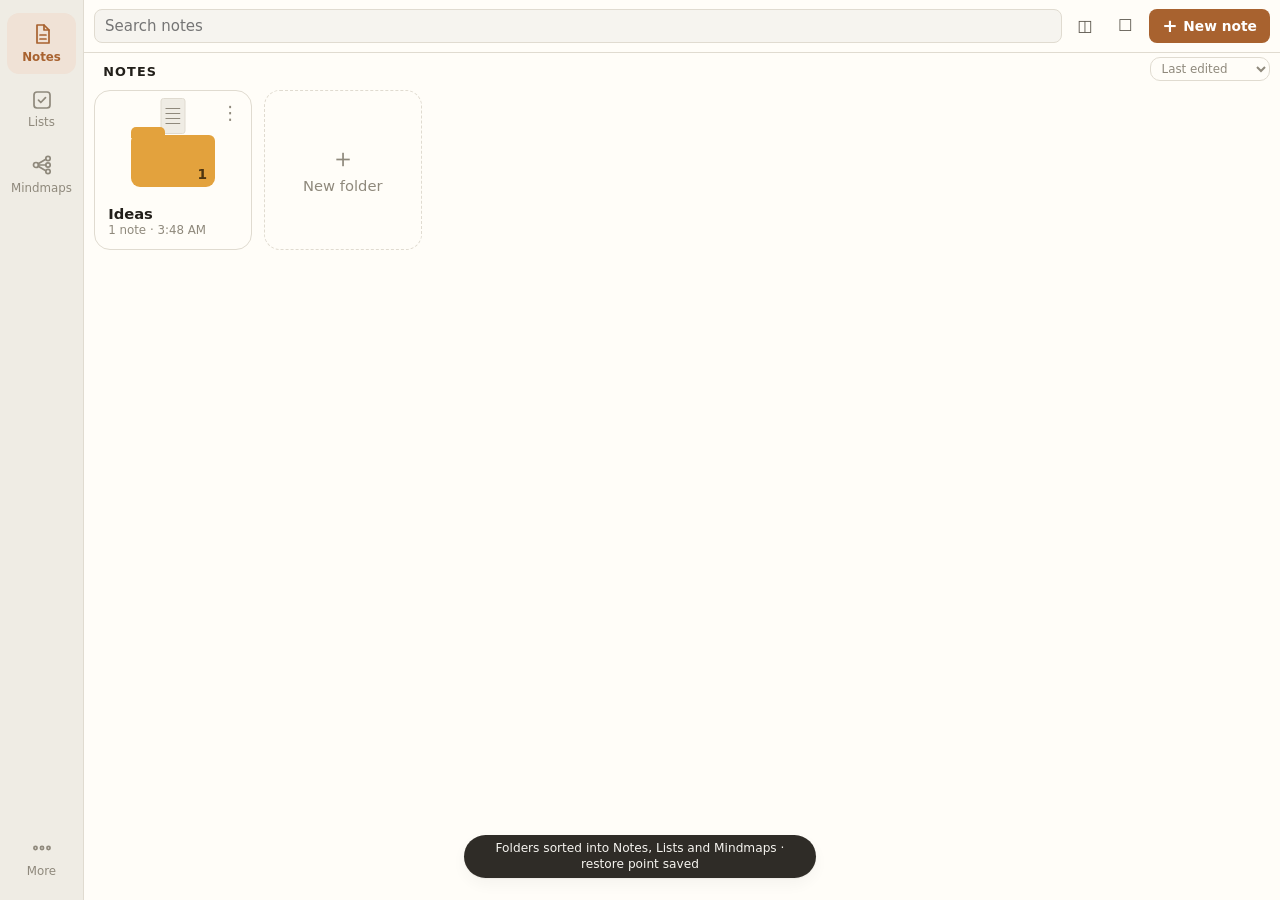
==== index.html @ 5af2bece "Add files via upload" ====
<!doctype html>
<html lang="en">
<head>
<meta charset="utf-8">
<!-- no maximum-scale: locking zoom stops anyone enlarging text they cannot read -->
<meta name="viewport" content="width=device-width,initial-scale=1,viewport-fit=cover">
<meta name="theme-color" content="#111214">
<title>Sulat</title>
<link rel="manifest" href="manifest.webmanifest">
<link rel="icon" href="icons/icon.svg" type="image/svg+xml">
<link rel="apple-touch-icon" href="icons/icon-192.png">
<meta name="apple-mobile-web-app-capable" content="yes">
<meta name="mobile-web-app-capable" content="yes">
<link rel="stylesheet" href="app.css">
</head>
<body>
<div id="app" class="app" data-pane="list" data-view-mode="list">

  <!-- ============ SIDEBAR : folders ============ -->
  <aside class="pane pane-nav" id="paneNav">
    <header class="pane-head">
      <button class="icon-btn only-narrow" data-act="nav-close" title="Close">&#10005;</button>
      <div class="brand">Sulat</div>
      <button class="icon-btn" data-act="new-folder" title="New folder">&#43;</button>
    </header>
    <nav class="nav-scroll" id="folderTree"></nav>
    <footer class="pane-foot">
      <button class="ghost-btn" data-act="open-transfer">Backup &amp; transfer</button>
      <button class="ghost-btn" data-act="open-fonts">Text &amp; font</button>
      <button class="ghost-btn" data-act="toggle-theme" id="themeBtn">Theme</button>
      <div class="storage-line" id="storageLine"></div>
    </footer>
  </aside>

  <!-- The tabs: down the left on a PC, along the bottom on a phone. Filled in
       by app.js; only shown in the new layout. -->
  <nav class="tabbar" id="tabBar" aria-label="Sections"></nav>

  <!-- ============ LIST : notes in current folder ============ -->
  <section class="pane pane-list" id="paneList">
    <header class="pane-head">
      <button class="icon-btn only-narrow" data-act="nav-open" title="Folders">&#9776;</button>
      <div class="search-wrap">
        <input id="search" type="search" placeholder="Search notes" autocomplete="off" spellcheck="false">
      </div>
      <button class="icon-btn" data-act="cycle-view" id="viewBtn" title="View: list / grid / large grid">&#9707;</button>
      <button class="icon-btn" data-act="toggle-select" id="selectBtn" title="Select notes">&#9744;</button>
      <button class="new-here" data-act="new-here" id="newHere" hidden><span class="nh-plus">&#43;</span><span class="nh-label">New note</span></button>
      <div class="new-menu">
        <button class="icon-btn primary" data-act="new-menu" title="New">&#43;</button>
        <div class="menu" id="newMenu" hidden>
          <button data-act="new" data-type="text"><b>Note</b><span>Long-form writing</span></button>
          <button data-act="new" data-type="list"><b>List</b><span>Reorder &amp; cross out</span></button>
          <button data-act="new" data-type="mindmap"><b>Mindmap</b><span>Quick node sketch</span></button>
        </div>
      </div>
    </header>

    <!-- bulk actions, shown only while selecting -->
    <div class="select-bar" id="selectBar" hidden>
      <span class="sel-count" id="selCount">0 selected</span>
      <button class="ghost-btn" data-act="sel-all">All</button>
      <button class="ghost-btn" data-act="sel-none">None</button>
      <button class="ghost-btn" data-act="sel-move">Move to folder…</button>
      <button class="ghost-btn" data-act="sel-tag">Tag…</button>
      <button class="ghost-btn" data-act="sel-pin">Pin</button>
      <button class="ghost-btn" data-act="sel-export">Export…</button>
      <button class="ghost-btn danger" data-act="sel-trash">Trash</button>
      <button class="ghost-btn" data-act="toggle-select">Done</button>
    </div>

    <!-- Three ways to start, all in reach. The plus menu above still works;
         this row is for not having to open it. -->
    <div class="new-row" id="newRow" hidden>
      <button class="new-chip" data-act="new" data-type="text">
        <span class="nc-ico k-text">&#9998;</span>Note</button>
      <button class="new-chip" data-act="new" data-type="list">
        <span class="nc-ico k-list">&#9745;</span>List</button>
      <button class="new-chip" data-act="new" data-type="mindmap">
        <span class="nc-ico k-mindmap">&#10021;</span>Mindmap</button>
    </div>

    <div class="list-bar">
      <button class="icon-btn up-btn back-btn" data-act="tab-up" id="upBtn" title="Back" aria-label="Back" hidden><svg viewBox="0 0 24 24" aria-hidden="true"><path d="M15 4.5 7.5 12l7.5 7.5"/></svg></button>
      <div class="list-title" id="listTitle"></div>
      <select class="sort-select" id="sortBy" title="Sort notes">
        <option value="edited">Last edited</option>
        <option value="oldest">Oldest edit</option>
        <option value="created">Newest first</option>
        <option value="az">Title A–Z</option>
        <option value="za">Title Z–A</option>
        <option value="type">Type</option>
      </select>
    </div>
    <div class="note-scroll" id="noteList"></div>
  </section>

  <div class="resizer" data-resize="nav" title="Drag to resize · double-click to reset"></div>
  <div class="resizer" data-resize="list" title="Drag to resize · double-click to reset"></div>
  <div class="rubber" id="rubber" hidden></div>

  <!-- ============ EDITOR ============ -->
  <main class="pane pane-editor" id="paneEditor">
    <header class="pane-head">
      <button class="icon-btn only-narrow back-btn" data-act="editor-back" title="Back" aria-label="Back"><svg viewBox="0 0 24 24" aria-hidden="true"><path d="M15 4.5 7.5 12l7.5 7.5"/></svg></button>
      <button class="folder-chip" data-act="move" id="editorCrumb" title="Move to another folder"></button>
      <div class="undo-pair">
        <button class="icon-btn" data-act="undo" id="undoBtn" title="Undo (Ctrl+Z)" aria-label="Undo">
          <svg viewBox="0 0 24 24" aria-hidden="true"><path d="M9 14 4 9l5-5"/><path d="M4 9h10a6 6 0 0 1 0 12h-3"/></svg>
        </button>
        <button class="icon-btn" data-act="redo" id="redoBtn" title="Redo (Ctrl+Shift+Z)" aria-label="Redo">
          <svg viewBox="0 0 24 24" aria-hidden="true"><path d="M15 14l5-5-5-5"/><path d="M20 9H10a6 6 0 0 0 0 12h3"/></svg>
        </button>
      </div>
      <button class="icon-btn" data-act="add-image" title="Add image">&#128247;</button>
      <div class="zoom-pair" id="zoomPair">
        <button class="icon-btn" data-act="zoom-out" title="Smaller text (Ctrl+-)" aria-label="Smaller text">
          <svg viewBox="0 0 24 24" aria-hidden="true"><circle cx="11" cy="11" r="7"/><path d="M20 20l-3.5-3.5M8 11h6"/></svg>
        </button>
        <button class="icon-btn" data-act="zoom-in" title="Bigger text (Ctrl++)" aria-label="Bigger text">
          <svg viewBox="0 0 24 24" aria-hidden="true"><circle cx="11" cy="11" r="7"/><path d="M20 20l-3.5-3.5M8 11h6M11 8v6"/></svg>
        </button>
      </div>
      <button class="icon-btn" data-act="toggle-full" id="fullBtn"
              title="Full screen (Esc to leave)">&#11036;</button>
      <button class="icon-btn" data-act="note-menu" title="More">&#8942;</button>
      <div class="menu menu-right" id="noteMenu" hidden>
        <button data-act="pin"><b>Pin / unpin</b></button>
        <button data-act="move"><b>Move to folder…</b></button>
        <button data-act="export-note"><b>Export this note…</b></button>
        <button data-act="pages"><b>Pages…</b><span>More than one sheet in this note</span></button>
        <button data-act="duplicate"><b>Duplicate</b></button>
        <button data-act="add-tag"><b>Add a tag…</b><span>Labels that cut across folders</span></button>
        <button data-act="lock"><b>Lock note…</b><span>Encrypt it behind a passphrase</span></button>
        <button data-act="unlock" class="locked-item"><b>Unlock note…</b></button>
        <button data-act="trash" class="danger"><b>Move to trash</b></button>
        <button data-act="restore" class="hidden-item"><b>Restore</b></button>
        <button data-act="purge" class="danger hidden-item"><b>Delete forever</b></button>
      </div>
    </header>
    <div class="hit-bar" id="hitBar" hidden>
      <span id="hitCount"></span>
      <button class="icon-btn" data-act="hit-prev" title="Previous match" aria-label="Previous match">&#8593;</button>
      <button class="icon-btn" data-act="hit-next" title="Next match" aria-label="Next match">&#8595;</button>
      <button class="icon-btn" data-act="hit-clear" title="Stop highlighting" aria-label="Stop highlighting">&#10005;</button>
    </div>
    <div class="editor-scroll" id="editorScroll">
      <div class="empty-state" id="emptyState">
        <div class="empty-mark">&#9634;</div>
        <p>Pick a note, or start a new one.</p>
      </div>
      <div class="editor-body" id="editorBody" hidden>
        <!-- a textarea, not an input: an input is single-line, so a long title
             scrolled sideways off a phone screen instead of wrapping -->
        <textarea class="note-title" id="noteTitle" placeholder="Title" rows="1"
                  autocomplete="off" spellcheck="false" autocapitalize="words"></textarea>
        <button class="page-chip" data-act="pages" id="pageChip" hidden></button>
        <div class="note-meta" id="noteMeta"></div>
        <div class="tag-row" id="tagRow"></div>
        <div class="gallery" id="gallery"></div>

        <!-- locked -->
        <div class="locked-panel" id="lockedPanel" hidden>
          <div class="lock-mark">&#128274;</div>
          <p>This note is locked. Its contents are encrypted on this device.</p>
          <button class="btn solid" data-act="unlock">Unlock…</button>
        </div>

        <!-- text -->
        <div class="note-text note-rich" id="noteRich" contenteditable="true"
             spellcheck="true" data-placeholder="Write…"></div>
        <div class="img-grip" id="imgGrip" hidden title="Drag to resize"></div>
        <div class="img-bar" id="imgBar" hidden>
          <button data-act="img-align" data-align="left" title="Text wraps down the right">
            <svg viewBox="0 0 20 16" aria-hidden="true"><rect class="f" x="1" y="3" width="8" height="10" rx="1"/><g class="l"><rect x="11" y="4" width="8" height="1.5" rx=".75"/><rect x="11" y="7.5" width="8" height="1.5" rx=".75"/><rect x="11" y="11" width="5" height="1.5" rx=".75"/></g></svg>
          </button>
          <button data-act="img-align" data-align="center" title="Centred, text above and below">
            <svg viewBox="0 0 20 16" aria-hidden="true"><g class="l"><rect x="1" y="1" width="18" height="1.5" rx=".75"/></g><rect class="f" x="5" y="4" width="10" height="8" rx="1"/><g class="l"><rect x="1" y="13.5" width="18" height="1.5" rx=".75"/></g></svg>
          </button>
          <button data-act="img-align" data-align="right" title="Text wraps down the left">
            <svg viewBox="0 0 20 16" aria-hidden="true"><rect class="f" x="11" y="3" width="8" height="10" rx="1"/><g class="l"><rect x="1" y="4" width="8" height="1.5" rx=".75"/><rect x="1" y="7.5" width="8" height="1.5" rx=".75"/><rect x="1" y="11" width="5" height="1.5" rx=".75"/></g></svg>
          </button>
          <button data-act="img-align" data-align="full" title="Full width">
            <svg viewBox="0 0 20 16" aria-hidden="true"><rect class="f" x="1" y="3" width="18" height="10" rx="1"/></svg>
          </button>
          <span class="img-bar-sep"></span>
          <button data-act="img-free" id="imgFreeBtn" title="Free placement — drag anywhere, text ignores it">
            <svg viewBox="0 0 20 16" aria-hidden="true"><g class="l"><rect x="1" y="2" width="18" height="1.5" rx=".75"/><rect x="1" y="12.5" width="18" height="1.5" rx=".75"/></g><rect class="f" x="6" y="5" width="9" height="7" rx="1"/></svg>
          </button>
          <span class="img-bar-sep"></span>
          <button data-act="img-lock" id="imgLockBtn" title="Unlock to move this image">
            <svg viewBox="0 0 20 16" aria-hidden="true"><g class="lock-shut"><rect class="f" x="4" y="7" width="12" height="8" rx="1.5"/><path d="M7 7V5a3 3 0 0 1 6 0v2" fill="none" stroke="currentColor" stroke-width="1.6"/></g><g class="lock-open" style="display:none"><rect class="f" x="4" y="7" width="12" height="8" rx="1.5"/><path d="M7 7V5a3 3 0 0 1 5.6-1.5" fill="none" stroke="currentColor" stroke-width="1.6"/></g></svg>
          </button>
          <span class="img-bar-sep"></span>
          <button data-act="img-smaller" title="Smaller">&#8722;</button>
          <span class="img-size" id="imgSize">50%</span>
          <button data-act="img-bigger" title="Bigger">&#43;</button>
          <span class="img-bar-sep"></span>
          <button data-act="img-remove" class="danger" title="Remove image">&#10005;</button>
        </div>

        <!-- list -->
        <div class="list-editor" id="listEditor" hidden>
          <button class="add-item top" data-act="add-item-top">&#43; Add item</button>
          <div class="items" id="listItems"></div>
          <button class="add-item" data-act="add-item">&#43; Add item</button>
          <div class="list-tools">
            <button class="ghost-btn" data-act="sweep-done">Move done to bottom</button>
            <button class="ghost-btn" data-act="clear-done">Clear done</button>
            <span class="sel-tag" id="itemSelCount" hidden></span>
            <span class="count" id="listCount"></span>
          </div>
        </div>

        <!-- mindmap -->
        <div class="map-editor" id="mapEditor" hidden>
          <div class="map-tools">
            <button class="ghost-btn" data-act="map-add">&#43; Node</button>
            <button class="ghost-btn" data-act="map-child">&#43; Child <kbd>Tab</kbd></button>
            <button class="ghost-btn" data-act="map-rename">Rename <kbd>Enter</kbd></button>
            <button class="ghost-btn" data-act="map-select-mode" id="selModeBtn">Select <kbd>drag</kbd></button>
            <button class="ghost-btn" data-act="map-link" id="linkBtn">Link <kbd>Ctrl+L</kbd></button>
            <button class="ghost-btn" data-act="map-image">&#128247; Image</button>
            <button class="ghost-btn" data-act="map-image-remove" hidden>Remove image</button>
            <button class="ghost-btn" data-act="map-copy">Copy <kbd>Ctrl+C</kbd></button>
            <button class="ghost-btn" data-act="map-paste">Paste <kbd>Ctrl+V</kbd></button>
            <button class="ghost-btn" data-act="map-duplicate">Duplicate <kbd>Ctrl+D</kbd></button>
            <button class="ghost-btn" data-act="map-unlink">Unlink</button>
            <button class="ghost-btn" data-act="map-del">Delete <kbd>Del</kbd></button>
            <button class="ghost-btn" data-act="map-zoom-out">&#8722;</button>
            <button class="ghost-btn" data-act="map-zoom-in">&#43;</button>
            <button class="ghost-btn" data-act="map-fit">Fit</button>
            <button class="ghost-btn" data-act="map-auto" id="autoBtn">Auto-arrange</button>
            <button class="ghost-btn" data-act="map-style-toggle" id="styleBtn">Style</button>
          </div>
          <div class="map-style">
            <div class="style-group">
              <span class="style-label">Colour</span>
              <div class="map-colors" id="mapColors" title="Colour the selected nodes"></div>
              <label class="swatch custom" id="customSwatch" title="Custom colour">
                <input type="color" id="customColor" value="#a8622f">
              </label>
              <button class="chip" data-act="map-tone-down" title="Less saturated">&#9680;</button>
              <button class="chip" data-act="map-tone-up" title="More saturated">&#9681;</button>
            </div>
            <div class="style-group">
              <span class="style-label">Shape</span>
              <div class="map-shapes" id="mapShapes" title="Shape of the selected nodes"></div>
            </div>
            <div class="style-group">
              <span class="style-label">Text</span>
              <button class="chip" data-act="map-font-smaller" title="Smaller text">A&#8722;</button>
              <span class="chip-val" id="mapFontVal">–</span>
              <button class="chip" data-act="map-font-bigger" title="Bigger text">A&#43;</button>
              <button class="chip" data-act="map-font-reset" title="Back to the app text size">Reset</button>
            </div>
            <div class="style-group">
              <span class="style-label">Spacing</span>
              <button class="chip" data-act="map-space-less" title="Closer together">&#8722;</button>
              <span class="chip-val" id="mapSpaceVal">52</span>
              <button class="chip" data-act="map-space-more" title="Further apart">&#43;</button>
            </div>
            <div class="style-group">
              <span class="style-label">Lines</span>
              <select id="mapEdgeType" title="Line style — applies to the selected link, or to all"></select>
              <button class="chip" data-act="map-line-thinner" title="Thinner">&#8722;</button>
              <span class="chip-val" id="mapLineVal">1.8</span>
              <button class="chip" data-act="map-line-thicker" title="Thicker">&#43;</button>
            </div>
            <span class="sel-tag" id="mapSelCount" hidden></span>
          </div>
          <div class="map-hint" id="mapHint"></div>
          <div class="map-canvas-wrap">
            <canvas id="mapCanvas"></canvas>
            <textarea id="mapInlineEdit" class="map-inline" spellcheck="false" hidden></textarea>
          </div>
        </div>
      </div>
    </div>
  </main>
</div>

<!-- ============ dialogs ============ -->
<dialog id="dlg" class="dlg"><div class="dlg-inner" id="dlgInner"></div></dialog>
<div id="toast" class="toast" hidden></div>
<input type="file" id="filePick" accept="image/*" multiple hidden>
<input type="file" id="bundlePick" accept=".gz,.json,.sulat" hidden>
<div id="printRoot" class="print-root"></div>
<div id="lightbox" class="lightbox" hidden><img id="lightboxImg" alt=""></div>

<script src="db.js"></script>
<script src="history.js"></script>
<script src="lock.js"></script>
<script src="mindmap.js"></script>
<script src="exporter.js"></script>
<script src="app.js"></script>
</body>
</html>
---- app.css ----
/* Sulat - warm paper palette, three panes on desktop, one pane at a time on phones. */

/* Tell the browser which way round the page is. Without this the app paints a
   dark theme in CSS while the browser still renders its own controls for a
   light one -- which is why the open dropdown had a pale menu with pale text
   and the highlighted row was unreadable. It also fixes scrollbars, the caret
   and form autofill. */
:root { color-scheme: light; }
:root[data-theme="dark"] { color-scheme: dark; }

:root {
  --bg: #f6f4ef;
  --pane: #fffdf8;
  --pane-2: #efece4;
  --line: #e0dbd0;
  --line-soft: #ebe7dd;
  --ink: #221f1a;
  --ink-2: #5d584e;
  --ink-3: #8f897c;
  --accent: #a8622f;
  --accent-soft: #f0e2d6;
  --danger: #b03a2e;
  --sel: #eee6da;
  --map-node: #fffdf8;
  --map-text: #221f1a;
  --map-edge: #b8b2a4;
  --map-grid: #e4e0d5;
  --shadow: 0 1px 2px rgba(40, 33, 20, .06), 0 6px 20px rgba(40, 33, 20, .05);
  --r: 10px;
  --nav-w: 232px;
  --list-w: 320px;
  --font-ui: system-ui, -apple-system, "Segoe UI", Roboto, sans-serif;
  --font-read: Georgia, "Iowan Old Style", "Times New Roman", serif;
}

:root[data-theme="dark"] {
  --bg: #14151a;
  --pane: #1b1d23;
  --pane-2: #202329;
  --line: #2c2f38;
  --line-soft: #262931;
  --ink: #e9e6df;
  --ink-2: #a9a49a;
  --ink-3: #7b766c;
  --accent: #d29055;
  --accent-soft: #33291f;
  --danger: #e0705f;
  --sel: #2a2d36;
  --map-node: #242730;
  --map-text: #e9e6df;
  --map-edge: #4d515d;
  --map-grid: #23262e;
  --shadow: 0 1px 2px rgba(0, 0, 0, .3), 0 6px 20px rgba(0, 0, 0, .25);
}

* { box-sizing: border-box; }
html, body { height: 100%; }

/* Class-level `display` beats the UA rule for [hidden], and several components
   below set one. Keep the attribute authoritative. */
[hidden] { display: none !important; }

body {
  margin: 0;
  background: var(--bg);
  color: var(--ink);
  font-family: var(--font-ui);
  font-size: 15px;
  -webkit-text-size-adjust: 100%;
  overscroll-behavior: none;
}

button, input, textarea, select { font: inherit; color: inherit; }
button { cursor: pointer; background: none; border: 0; }
::selection { background: var(--accent-soft); }

/* ---------- shell ---------- */

.app {
  display: grid;
  grid-template-columns: var(--nav-w) var(--list-w) 1fr;
  height: 100dvh;
  overflow: hidden;
}

.pane {
  display: flex;
  flex-direction: column;
  min-width: 0;
  min-height: 0;
  background: var(--pane);
  border-right: 1px solid var(--line);
}
.pane-nav { background: var(--pane-2); }
.pane-editor { border-right: 0; }

.pane-head {
  display: flex;
  align-items: center;
  gap: .4rem;
  padding: .55rem .6rem;
  min-height: 52px;
  border-bottom: 1px solid var(--line);
  position: relative;
  flex: 0 0 auto;
}

.brand {
  font-weight: 650;
  letter-spacing: .02em;
  font-size: 1.02rem;
  flex: 1;
  padding-left: .3rem;
}

.icon-btn {
  flex: 0 0 auto;
  width: 34px; height: 34px;
  border-radius: 8px;
  color: var(--ink-2);
  font-size: 1rem;
  line-height: 1;
  display: grid;
  place-items: center;
  transition: background .12s, color .12s;
}
.icon-btn:hover { background: var(--sel); color: var(--ink); }
.icon-btn.primary { background: var(--accent); color: #fff; font-size: 1.25rem; }
.icon-btn.primary:hover { filter: brightness(1.08); background: var(--accent); color: #fff; }

.ghost-btn {
  padding: .38rem .6rem;
  border-radius: 7px;
  color: var(--ink-2);
  font-size: .84rem;
  text-align: left;
  border: 1px solid transparent;
}
.ghost-btn:hover { background: var(--sel); color: var(--ink); }

/* ---------- folder tree ---------- */

.nav-scroll { flex: 1; overflow-y: auto; padding: .5rem .45rem 1rem; }
.pane-foot {
  border-top: 1px solid var(--line);
  padding: .45rem;
  display: flex;
  flex-direction: column;
  gap: .1rem;
  flex: 0 0 auto;
}
.storage-line { font-size: .72rem; color: var(--ink-3); padding: .3rem .6rem 0; }

.nav-group {
  font-size: .68rem;
  text-transform: uppercase;
  letter-spacing: .09em;
  color: var(--ink-3);
  padding: .9rem .7rem .3rem;
  font-weight: 600;
}

.nav-item {
  display: flex;
  align-items: center;
  gap: .45rem;
  width: 100%;
  padding: .42rem .55rem;
  border-radius: 8px;
  color: var(--ink-2);
  font-size: .89rem;
  text-align: left;
}
.nav-item:hover { background: var(--sel); }
.nav-item.active { background: var(--accent-soft); color: var(--ink); font-weight: 550; }
.nav-item .ico { flex: 0 0 1.05rem; opacity: .75; font-size: .95rem; }
.nav-item .name { flex: 1; overflow: hidden; text-overflow: ellipsis; white-space: nowrap; }
.nav-item .n { font-size: .74rem; color: var(--ink-3); font-variant-numeric: tabular-nums; }
.nav-item.drop-target { outline: 2px dashed var(--accent); outline-offset: -2px; }
.nav-item .twist {
  flex: 0 0 14px; text-align: center; font-size: .6rem; color: var(--ink-3);
  transition: transform .15s;
}
.nav-item .twist.open { transform: rotate(90deg); }
.nav-item .edit-dot { opacity: 0; flex: 0 0 auto; padding: 0 .15rem; color: var(--ink-3); }
.nav-item:hover .edit-dot { opacity: 1; }

/* ---------- note list ---------- */

.search-wrap { flex: 1; min-width: 0; }
#search {
  width: 100%;
  padding: .45rem .65rem;
  border: 1px solid var(--line);
  border-radius: 8px;
  background: var(--bg);
  outline: none;
}
#search:focus { border-color: var(--accent); }

.list-title {
  padding: .7rem .85rem .35rem;
  font-size: .72rem;
  letter-spacing: .09em;
  text-transform: uppercase;
  color: var(--ink-3);
  font-weight: 600;
  flex: 0 0 auto;
}

.note-scroll { flex: 1; overflow-y: auto; padding: 0 .5rem 2rem; }

.card {
  display: block;
  width: 100%;
  text-align: left;
  padding: .6rem .7rem;
  border-radius: var(--r);
  border: 1px solid transparent;
  margin-bottom: .2rem;
}
.card:hover { background: var(--sel); }
.card.active { background: var(--accent-soft); border-color: var(--line); }
.card-top { display: flex; align-items: baseline; gap: .4rem; }
.card-kind { font-size: .8rem; opacity: .6; flex: 0 0 auto; }
.card-title {
  font-weight: 570;
  font-size: .92rem;
  flex: 1;
  overflow: hidden;
  text-overflow: ellipsis;
  white-space: nowrap;
}
.card-pin { color: var(--accent); font-size: .78rem; }
.card-snip {
  font-size: .8rem;
  color: var(--ink-3);
  margin-top: .18rem;
  display: -webkit-box;
  -webkit-line-clamp: 2;
  -webkit-box-orient: vertical;
  line-clamp: 2;
  overflow: hidden;
}
.card-foot { display: flex; gap: .5rem; align-items: center; margin-top: .3rem; }
.card-date { font-size: .7rem; color: var(--ink-3); }
.card-thumbs { display: flex; gap: .2rem; margin-left: auto; }
.card-thumbs img { width: 22px; height: 22px; object-fit: cover; border-radius: 4px; }
.card-folder { font-size: .68rem; color: var(--ink-3); background: var(--pane-2);
  padding: .05rem .35rem; border-radius: 4px; }

.list-empty { padding: 2rem 1rem; color: var(--ink-3); font-size: .87rem; text-align: center; }

/* ---------- menus ---------- */

.menu {
  position: absolute;
  top: 48px; right: .6rem;
  z-index: 40;
  background: var(--pane);
  border: 1px solid var(--line);
  border-radius: var(--r);
  box-shadow: var(--shadow);
  padding: .3rem;
  min-width: 210px;
  display: flex;
  flex-direction: column;
}
.menu button {
  display: block;
  text-align: left;
  padding: .48rem .6rem;
  border-radius: 7px;
  font-size: .87rem;
}
.menu button:hover { background: var(--sel); }
.menu button b { font-weight: 550; display: block; }
.menu button span { display: block; font-size: .74rem; color: var(--ink-3); margin-top: .05rem; }
.menu button.danger b { color: var(--danger); }
.menu button.hidden-item { display: none; }
.menu.show-trash button.hidden-item { display: block; }
.menu.show-trash button[data-act="trash"],
.menu.show-trash button[data-act="pin"],
.menu.show-trash button[data-act="duplicate"] { display: none; }
.new-menu { position: static; }

/* ---------- editor ---------- */

.crumb {
  flex: 1;
  font-size: .8rem;
  color: var(--ink-3);
  overflow: hidden;
  text-overflow: ellipsis;
  white-space: nowrap;
  padding-left: .3rem;
}
.editor-scroll { flex: 1; overflow-y: auto; }
.editor-body { max-width: 46rem; margin: 0 auto; padding: 1.5rem 1.6rem 5rem; }

.empty-state {
  height: 100%;
  display: grid;
  place-content: center;
  text-align: center;
  color: var(--ink-3);
  gap: .5rem;
}
.empty-mark { font-size: 2.4rem; opacity: .35; }

.note-title {
  width: 100%;
  border: 0;
  outline: none;
  background: none;
  font-family: var(--font-ui);
  font-size: 1.55rem;
  font-weight: 620;
  letter-spacing: -.01em;
  /* Room for the tops of capitals and for descenders. At 1.25 with no top
     padding the box was exactly the line box, and `overflow: hidden` shaved
     the ascenders off -- most visible on a bold face like this one. */
  padding: .12em 0 .3rem;
  line-height: 1.32;
  /* wraps and grows instead of scrolling sideways */
  display: block;
  resize: none;
  overflow: hidden;
  white-space: pre-wrap;
  overflow-wrap: break-word;
  word-break: break-word;
}
.note-title::placeholder { color: var(--ink-3); opacity: .55; }

.note-meta {
  font-size: .73rem;
  color: var(--ink-3);
  letter-spacing: .05em;
  text-transform: uppercase;
  margin-top: .15rem;
  margin-bottom: 1.1rem;
}

.note-text {
  width: 100%;
  min-height: 55vh;
  border: 0;
  outline: none;
  resize: none;
  background: none;
  font-family: var(--font-read);
  font-size: 1.02rem;
  line-height: 1.72;
  padding: 0;
  overflow: hidden;
}

/* ---------- images ---------- */

.gallery { display: flex; flex-wrap: wrap; gap: .5rem; margin-bottom: 1.1rem; }
.gallery:empty { margin: 0; }
.thumb { position: relative; border-radius: 8px; overflow: hidden; border: 1px solid var(--line); }
.thumb img { display: block; max-height: 168px; max-width: 250px; object-fit: cover; }
.thumb .rm {
  position: absolute; top: 4px; right: 4px;
  width: 22px; height: 22px; border-radius: 50%;
  background: rgba(0, 0, 0, .58); color: #fff;
  font-size: .72rem; line-height: 1; display: grid; place-items: center;
  opacity: 0; transition: opacity .12s;
}
.thumb:hover .rm { opacity: 1; }

.lightbox {
  position: fixed; inset: 0; z-index: 90;
  background: rgba(12, 10, 8, .88);
  display: grid; place-items: center; padding: 2rem;
}
.lightbox img { max-width: 100%; max-height: 100%; border-radius: 6px; }

.drop-veil {
  position: fixed; inset: 0; z-index: 80;
  background: color-mix(in srgb, var(--accent) 12%, transparent);
  border: 3px dashed var(--accent);
  display: grid; place-items: center;
  font-weight: 600; color: var(--accent);
  pointer-events: none;
}

/* ---------- list editor ---------- */

.items { display: flex; flex-direction: column; }

.row {
  display: flex;
  align-items: flex-start;
  gap: .5rem;
  padding: .18rem .3rem;
  border-radius: 7px;
  background: var(--pane);
}
.row.dragging { opacity: .35; }
.row.drop-above { box-shadow: inset 0 2px 0 var(--accent); }
.row.drop-below { box-shadow: inset 0 -2px 0 var(--accent); }
.row .grip {
  flex: 0 0 20px;
  cursor: grab;
  color: var(--ink-3);
  opacity: .45;
  text-align: center;
  padding-top: .3rem;
  touch-action: none;
  font-size: .9rem;
  line-height: 1;
}
.row:hover .grip { opacity: .9; }
.row .chk {
  flex: 0 0 18px; height: 18px; margin-top: .34rem;
  border: 1.6px solid var(--ink-3);
  border-radius: 4px;
  display: grid; place-items: center;
  font-size: .7rem; line-height: 1; color: transparent;
}
.row.done .chk { background: var(--accent); border-color: var(--accent); color: #fff; }
.row .txt {
  flex: 1;
  border: 0; outline: none; background: none;
  padding: .28rem 0;
  font-size: .96rem;
  line-height: 1.5;
  resize: none;
  overflow: hidden;
  font-family: var(--font-ui);
}
.row.done .txt { text-decoration: line-through; color: var(--ink-3); }
.row .kill { flex: 0 0 auto; color: var(--ink-3); opacity: 0; padding: .3rem .25rem; font-size: .8rem; }
.row:hover .kill { opacity: .8; }
.row[data-indent="1"] { margin-left: 1.6rem; }
.row[data-indent="2"] { margin-left: 3.2rem; }
.row[data-indent="3"] { margin-left: 4.8rem; }

.add-item {
  margin-top: .3rem;
  padding: .45rem .55rem;
  color: var(--ink-3);
  font-size: .88rem;
  border-radius: 7px;
  text-align: left;
  width: 100%;
}
.add-item:hover { background: var(--sel); color: var(--ink); }
.list-tools {
  display: flex; gap: .3rem; align-items: center;
  margin-top: 1rem; padding-top: .7rem;
  border-top: 1px solid var(--line-soft);
  flex-wrap: wrap;
}
.list-tools .count { margin-left: auto; font-size: .76rem; color: var(--ink-3); }

/* ---------- mindmap ---------- */

.map-tools { display: flex; gap: .25rem; flex-wrap: wrap; margin-bottom: .4rem; }
.map-tools .ghost-btn { border: 1px solid var(--line); }
.map-hint { font-size: .72rem; color: var(--ink-3); margin-bottom: .5rem; }
.map-canvas-wrap {
  /* Grows with the window instead of stopping at a fixed 560px, which left a
     band of empty editor underneath on anything but a small screen. The corner
     grip is the browser's own -- `resize` needs a non-visible overflow, which
     this already had. */
  height: clamp(340px, calc(100vh - 19rem), 1100px);
  min-height: 240px;
  resize: vertical;
  border: 1px solid var(--line);
  border-radius: var(--r);
  overflow: hidden;
  background: var(--bg);
}
#mapCanvas { display: block; width: 100%; height: 100%; }

/* ---------- dialog ---------- */

.dlg {
  border: 1px solid var(--line);
  border-radius: 14px;
  padding: 0;
  background: var(--pane);
  color: var(--ink);
  box-shadow: var(--shadow);
  max-width: min(460px, 92vw);
  width: 100%;
}
.dlg::backdrop { background: rgba(20, 16, 10, .45); }
.dlg-inner { padding: 1.1rem 1.2rem 1.1rem; }
.dlg h3 { margin: 0 0 .2rem; font-size: 1.05rem; font-weight: 620; }
.dlg p.sub { margin: 0 0 .9rem; font-size: .84rem; color: var(--ink-3); line-height: 1.5; }
.dlg input[type="text"], .dlg select {
  width: 100%;
  padding: .55rem .65rem;
  border: 1px solid var(--line);
  border-radius: 8px;
  background: var(--bg);
  outline: none;
  margin-bottom: .8rem;
}
.dlg input[type="text"]:focus, .dlg select:focus { border-color: var(--accent); }
.dlg-actions { display: flex; gap: .45rem; justify-content: flex-end; flex-wrap: wrap; }
.btn {
  padding: .5rem .9rem;
  border-radius: 8px;
  border: 1px solid var(--line);
  font-size: .88rem;
  background: var(--pane);
}
.btn:hover { background: var(--sel); }
.btn.solid { background: var(--accent); border-color: var(--accent); color: #fff; }
.btn.solid:hover { filter: brightness(1.08); background: var(--accent); }
.btn.danger { color: var(--danger); }
.opt-grid { display: grid; grid-template-columns: 1fr 1fr; gap: .4rem; margin-bottom: .9rem; }
.opt {
  border: 1px solid var(--line);
  border-radius: 9px;
  padding: .6rem .65rem;
  text-align: left;
  background: var(--bg);
}
.opt:hover { border-color: var(--accent); background: var(--sel); }
.opt b { display: block; font-size: .89rem; font-weight: 570; }
.opt span { display: block; font-size: .73rem; color: var(--ink-3); margin-top: .12rem; line-height: 1.35; }

.toast {
  position: fixed;
  left: 50%; bottom: 1.4rem;
  transform: translateX(-50%);
  background: var(--ink);
  color: var(--bg);
  padding: .55rem 1rem;
  border-radius: 999px;
  font-size: .84rem;
  z-index: 100;
  box-shadow: var(--shadow);
  max-width: 90vw;
}

/* ---------- print scaffold ---------- */

.print-root { display: none; }

/* ---------- responsive: one pane at a time ---------- */

.only-narrow { display: none; }

@media (max-width: 900px) {
  .app { grid-template-columns: 1fr; }
  .only-narrow { display: grid; }

  .pane {
    grid-area: 1 / 1;
    border-right: 0;
    height: 100dvh;
  }
  .pane-nav {
    position: fixed;
    inset: 0 auto 0 0;
    width: min(80vw, 300px);
    z-index: 60;
    transform: translateX(-102%);
    transition: transform .2s ease;
    box-shadow: var(--shadow);
  }
  .app[data-nav="open"] .pane-nav { transform: none; }
  .app[data-pane="list"] .pane-editor { display: none; }
  .app[data-pane="editor"] .pane-list { display: none; }
  .editor-body { padding: 1.1rem 1rem 6rem; }
  .note-title { font-size: 1.35rem; }
  .map-canvas-wrap { height: 58vh; }
  .opt-grid { grid-template-columns: 1fr; }
}

@media (min-width: 901px) {
  .app[data-nav] .pane-nav { transform: none; }
}

@media (prefers-reduced-motion: reduce) {
  * { transition: none !important; }
}

/* ================= added: folder header, selection, view modes ================= */

/* group header with an inline add button */
.nav-group {
  display: flex;
  align-items: center;
  gap: .4rem;
}
.group-add {
  margin-left: auto;
  width: 22px; height: 22px;
  border-radius: 6px;
  color: var(--ink-3);
  font-size: .8rem;
  line-height: 1;
  display: grid;
  place-items: center;
  flex: 0 0 auto;
}
.group-add:hover { background: var(--sel); color: var(--accent); }

.nav-hint {
  padding: .3rem .7rem .6rem;
  font-size: .74rem;
  line-height: 1.45;
  color: var(--ink-3);
}

/* folder chip in the editor header */
.folder-chip {
  flex: 1;
  min-width: 0;
  text-align: left;
  padding: .3rem .55rem;
  margin-left: .2rem;
  border-radius: 7px;
  border: 1px solid transparent;
  font-size: .8rem;
  color: var(--ink-2);
  overflow: hidden;
  text-overflow: ellipsis;
  white-space: nowrap;
}
.folder-chip:hover { background: var(--sel); border-color: var(--line); color: var(--ink); }
.folder-chip.unfiled { color: var(--ink-3); }

.icon-btn:disabled { opacity: .3; cursor: default; }
.icon-btn:disabled:hover { background: none; color: var(--ink-2); }
.icon-btn.on { background: var(--accent-soft); color: var(--accent); }

/* multi-select */
.select-bar {
  display: flex;
  align-items: center;
  gap: .25rem;
  flex-wrap: wrap;
  padding: .45rem .6rem;
  border-bottom: 1px solid var(--line);
  background: var(--accent-soft);
  flex: 0 0 auto;
}
.sel-count { font-size: .78rem; font-weight: 600; color: var(--ink); margin-right: auto; }
.ghost-btn.danger { color: var(--danger); }

.card { cursor: pointer; }
.card.dragging { opacity: .4; }
.card.picked { background: var(--accent-soft); border-color: var(--accent); }
.card-check {
  flex: 0 0 16px; height: 16px;
  border: 1.6px solid var(--ink-3);
  border-radius: 4px;
  display: grid; place-items: center;
  font-size: .66rem; line-height: 1;
  color: transparent;
  align-self: center;
}
.card-check.on { background: var(--accent); border-color: var(--accent); color: #fff; }

/* view modes: grid tiles reflow the same cards */
.app[data-view-mode="grid"] .note-scroll,
.app[data-view-mode="large"] .note-scroll {
  display: grid;
  align-content: start;
  gap: .45rem;
  padding: 0 .5rem 2rem;
  /* Size each row to the tallest card in it. Left to itself the grid sized rows
     from the cards' min-height instead of their content, so any card with more
     than a couple of lines overlapped the one below. */
  grid-auto-rows: min-content;
}
/* the tile views need a wider list pane, or two tracks will not fit */
.app[data-view-mode="grid"] { --list-w: 400px; }
.app[data-view-mode="large"] { --list-w: 460px; }
.app[data-view-mode="grid"] .note-scroll { grid-template-columns: repeat(auto-fill, minmax(min(100%, 8.6rem), 1fr)); }
.app[data-view-mode="large"] .note-scroll { grid-template-columns: repeat(auto-fill, minmax(min(100%, 12.5rem), 1fr)); }

.app[data-view-mode="grid"] .card,
.app[data-view-mode="large"] .card {
  border: 1px solid var(--line);
  background: var(--pane);
  margin: 0;
  min-height: 84px;
  align-content: start;
  /* Size each tile to its own content. Without this a tile is stretched to the
     row height, which the grid worked out from min-height rather than from what
     is in the card -- so a card taller than 84px spilled its date and folder
     chip out over the tile below. */
  align-self: start;
}
.app[data-view-mode="grid"] .card-snip { -webkit-line-clamp: 4; line-clamp: 4; }
.app[data-view-mode="large"] .card-snip { -webkit-line-clamp: 8; line-clamp: 8; }
.app[data-view-mode="grid"] .card-title,
.app[data-view-mode="large"] .card-title {
  white-space: normal;
  overflow-wrap: anywhere;   /* a long title wraps rather than widening the card */
}

.app[data-view-mode="grid"] .list-tools,
.app[data-view-mode="large"] .list-tools,
.app[data-view-mode="grid"] .list-empty,
.app[data-view-mode="large"] .list-empty { grid-column: 1 / -1; }

/* list rows: nudge buttons beside the delete cross */
.row .nudge {
  flex: 0 0 auto;
  color: var(--ink-3);
  opacity: 0;
  padding: .3rem .2rem;
  font-size: .78rem;
  line-height: 1;
}
.row:hover .nudge { opacity: .75; }
.row .nudge:hover { opacity: 1; color: var(--accent); }

.add-item.top { margin: 0 0 .2rem; }

/* mindmap */
kbd {
  font: inherit;
  font-size: .72em;
  opacity: .6;
  border: 1px solid currentColor;
  border-radius: 3px;
  padding: 0 .25em;
  margin-left: .3em;
}
.ghost-btn.on { background: var(--accent-soft); color: var(--accent); border-color: var(--accent); }
#mapCanvas:focus { outline: none; }
#mapCanvas:focus-visible { outline: 2px solid var(--accent); outline-offset: -2px; }
.map-canvas-wrap:focus-within { border-color: var(--accent); }

/* touch targets get a little more room on phones */
@media (max-width: 900px) {
  .row .nudge, .row .kill { opacity: .7; padding: .35rem .3rem; }
  .select-bar { gap: .2rem; }
  .app[data-view-mode="grid"] .note-scroll {
    grid-template-columns: repeat(auto-fill, minmax(min(100%, 10.5rem), 1fr));
  }
  .app[data-view-mode="large"] .note-scroll {
    grid-template-columns: repeat(auto-fill, minmax(min(100%, 14rem), 1fr));
  }
}

/* ============ added: sub-items, folder rows, note dragging, map colours ============ */

/* nesting guide so a sub-list reads as attached to its parent */
.row[data-indent="1"], .row[data-indent="2"], .row[data-indent="3"] {
  border-left: 2px solid var(--line);
}
.row[data-indent="1"] { margin-left: 1.5rem; padding-left: .35rem; }
.row[data-indent="2"] { margin-left: 3rem;   padding-left: .35rem; }
.row[data-indent="3"] { margin-left: 4.5rem; padding-left: .35rem; }
.row .nudge.sub { font-size: .85rem; }
.row .nudge.sub:hover { color: var(--accent); }

/* folders shown inside the note list */
.folder-strip {
  display: flex;
  flex-direction: column;
  gap: .1rem;
  margin: 0 0 .5rem;
  padding-bottom: .45rem;
  border-bottom: 1px solid var(--line-soft);
}
.folder-row {
  display: flex;
  align-items: center;
  gap: .45rem;
  width: 100%;
  text-align: left;
  padding: .42rem .55rem;
  border-radius: 8px;
  border: 1px solid transparent;
  color: var(--ink-2);
  font-size: .87rem;
}
.folder-row:hover { background: var(--sel); color: var(--ink); }
.folder-row.drop-target { outline: 2px dashed var(--accent); outline-offset: -2px; background: var(--accent-soft); }
.folder-row .fr-ico { flex: 0 0 1rem; opacity: .7; }
.folder-row .fr-name { flex: 1; overflow: hidden; text-overflow: ellipsis; white-space: nowrap; }
.folder-row .fr-n { font-size: .74rem; color: var(--ink-3); font-variant-numeric: tabular-nums; }
.folder-row .fr-dot { opacity: 0; padding: 0 .2rem; color: var(--ink-3); }
.folder-row:hover .fr-dot { opacity: 1; }
.folder-row.up { color: var(--ink-3); }
.folder-row.add { color: var(--ink-3); }
.folder-row.add:hover { color: var(--accent); }

.app[data-view-mode="grid"] .folder-strip,
.app[data-view-mode="large"] .folder-strip { grid-column: 1 / -1; }

/* dragging a note into a folder */
.card { -webkit-user-select: none; user-select: none; }
.card-grip {
  flex: 0 0 auto;
  color: var(--ink-3);
  opacity: .35;
  font-size: .85rem;
  line-height: 1;
  cursor: grab;
  touch-action: none;          /* required, or the phone scrolls instead */
  padding: .1rem .15rem;
  align-self: center;
}
.card:hover .card-grip { opacity: .9; }
.note-ghost {
  position: fixed;
  left: 0; top: 0;
  z-index: 200;
  pointer-events: none;
  max-width: 220px;
  padding: .35rem .6rem;
  border-radius: 8px;
  background: var(--accent);
  color: #fff;
  font-size: .82rem;
  box-shadow: var(--shadow);
  white-space: nowrap;
  overflow: hidden;
  text-overflow: ellipsis;
}
body.dragging-note { cursor: grabbing; }
body.dragging-note .card-grip { cursor: grabbing; }

/* mindmap colour swatches */
.map-colors {
  display: flex;
  gap: .3rem;
  align-items: center;
  flex-wrap: wrap;
  margin: 0 0 .5rem;
}
.map-colors.dimmed, .map-tools .ghost-btn.dimmed { opacity: .4; }
.swatch {
  width: 22px; height: 22px;
  border-radius: 50%;
  border: 2px solid var(--line);
  flex: 0 0 auto;
  padding: 0;
}
.swatch.plain { background: var(--map-node); }
.swatch:hover { transform: scale(1.12); }
.swatch.on { outline: 2px solid var(--accent); outline-offset: 2px; }

:root[data-theme="dark"] .swatch[data-color="red"]    { background: #4b2a24 !important; }
:root[data-theme="dark"] .swatch[data-color="orange"] { background: #4a3520 !important; }
:root[data-theme="dark"] .swatch[data-color="yellow"] { background: #453e1e !important; }
:root[data-theme="dark"] .swatch[data-color="green"]  { background: #243a27 !important; }
:root[data-theme="dark"] .swatch[data-color="blue"]   { background: #22323f !important; }
:root[data-theme="dark"] .swatch[data-color="purple"] { background: #312a44 !important; }
:root[data-theme="dark"] .swatch[data-color="pink"]   { background: #432631 !important; }

@media (max-width: 900px) {
  .card-grip { opacity: .75; padding: .25rem .3rem; }
  .folder-row { padding: .55rem .55rem; }
  .folder-row .fr-dot { opacity: .7; }
  .swatch { width: 26px; height: 26px; }

  /* fingers need more than the 16px these get on a desktop */
  .row .nudge, .row .kill {
    min-width: 32px;
    min-height: 32px;
    display: grid;
    place-items: center;
    padding: 0;
  }
  .row .chk { flex-basis: 22px; height: 22px; margin-top: .28rem; }
  .row .grip { flex-basis: 26px; padding-top: .45rem; }
}

/* ============ added: editable content font, inline node editing ============ */

/* One setting drives the three places you actually write. Falls back to the
   original stacks when --content-font has not been set yet. */
.note-text {
  font-family: var(--content-font, Georgia, serif);
  font-size: var(--content-size, 16px);
  line-height: 1.7;
}
.row .txt {
  font-family: var(--content-font, system-ui, sans-serif);
  font-size: calc(var(--content-size, 16px) * 0.95);
}
.note-title {
  font-family: var(--content-font, system-ui, sans-serif);
  font-size: calc(var(--content-size, 16px) * 1.55);
}
.card-snip, .card-title { font-family: var(--content-font, system-ui, sans-serif); }

/* the textarea that sits directly on top of a node while you type */
.map-canvas-wrap { position: relative; }
.map-inline {
  position: absolute;
  z-index: 5;
  margin: 0;
  padding: 6px 8px;
  border: 2px solid var(--accent);
  border-radius: 10px;
  background: var(--pane);
  color: var(--ink);
  resize: none;
  outline: none;
  text-align: center;
  line-height: 1.35;
  overflow: hidden;
  box-shadow: var(--shadow);
}

/* font dialog */
.dlg .fld {
  display: block;
  font-size: .78rem;
  color: var(--ink-3);
  margin: .2rem 0 .35rem;
  letter-spacing: .03em;
}
.dlg input[type="range"] {
  width: 100%;
  margin: 0 0 .9rem;
  accent-color: var(--accent);
}
.font-preview {
  border: 1px solid var(--line);
  border-radius: 8px;
  padding: .8rem .9rem;
  margin: 0 0 1rem;
  background: var(--bg);
  line-height: 1.5;
  max-height: 7rem;
  overflow: hidden;
}

/* ============ added: row actions beside the text, item selection ============ */

/* The text box sizes to its content (JS sets the width), so the buttons that
   follow sit right next to the words instead of at the far edge of the pane. */
.row .txt { flex: 0 0 auto; }

.row-acts {
  display: flex;
  align-items: center;
  gap: .1rem;
  flex: 0 0 auto;
  padding-top: .15rem;
}
.act-btn {
  width: 24px; height: 24px;
  border-radius: 6px;
  display: grid;
  place-items: center;
  font-size: .8rem;
  line-height: 1;
  color: var(--ink-3);
  flex: 0 0 auto;
}
.act-btn:hover { background: var(--sel); }
.act-btn.sub:hover { color: var(--accent); }
.act-btn.kill:hover { color: var(--danger); }
/* + and x stay visible; the move arrows only appear on hover.
   Scoped to .row so these beat the older .row .kill / .row .nudge rules. */
.row .act-btn { opacity: 1; }
.row .act-btn.nudge { opacity: 0; }
.row:hover .act-btn.nudge, .row.picked .act-btn.nudge { opacity: .8; }

.row.picked { background: var(--accent-soft); border-radius: 7px; }
.row.picked .grip { opacity: 1; color: var(--accent); }
.sel-tag { font-size: .75rem; color: var(--accent); font-weight: 600; }

/* dialog checkbox row */
.dlg .check {
  display: flex;
  align-items: center;
  gap: .5rem;
  font-size: .87rem;
  margin: 0 0 1rem;
  cursor: pointer;
}
.dlg .check input { accent-color: var(--accent); width: 16px; height: 16px; }

@media (max-width: 900px) {
  .act-btn { width: 30px; height: 30px; }
  .row .act-btn.nudge { opacity: .6; }
}

/* ============ added: locked notes ============ */

.menu button.locked-item { display: none; }
.menu.show-locked button.locked-item { display: block; }
.menu.show-locked button[data-act="lock"],
.menu.show-locked button[data-act="duplicate"],
.menu.show-locked button[data-act="export-note"] { display: none; }

.locked-panel {
  display: grid;
  place-items: center;
  gap: .8rem;
  text-align: center;
  padding: 3rem 1rem;
  color: var(--ink-3);
  border: 1px dashed var(--line);
  border-radius: var(--r);
  background: var(--pane-2);
}
.locked-panel .lock-mark { font-size: 2.2rem; opacity: .7; }
.locked-panel p { margin: 0; max-width: 26rem; line-height: 1.5; }

.dlg input[type="password"] {
  width: 100%;
  padding: .55rem .65rem;
  border: 1px solid var(--line);
  border-radius: 8px;
  background: var(--bg);
  outline: none;
  margin-bottom: .8rem;
  font-family: var(--font-ui);
}
.dlg input[type="password"]:focus { border-color: var(--accent); }
.dlg-err {
  color: var(--danger);
  font-size: .82rem;
  margin: -.4rem 0 .8rem;
}

/* ============ added: rich text notes with images in the flow ============ */

.note-rich {
  min-height: 55vh;
  outline: none;
  padding: 0;
  overflow: visible;
  white-space: pre-wrap;
  word-wrap: break-word;
}
.note-rich:empty::before,
.note-rich > p:only-child:empty::before {
  content: attr(data-placeholder);
  color: var(--ink-3);
  opacity: .6;
  pointer-events: none;
}
.note-rich p { margin: 0 0 1em; }
.note-rich::after { content: ''; display: block; clear: both; }

/* an image in the text: float variants make the words wrap around it */
.note-rich img.ni {
  display: block;
  max-width: 100%;
  height: auto;
  border-radius: 8px;
  border: 1px solid var(--line);
  cursor: pointer;
}
.note-rich img.ni-left   { float: left;  margin: .25em 1.1em .6em 0; }
.note-rich img.ni-right  { float: right; margin: .25em 0 .6em 1.1em; }
.note-rich img.ni-center { float: none; margin: .8em auto; }
.note-rich img.ni-full   { float: none; margin: .8em 0; width: 100%; }
.note-rich img.ni-sel { outline: 2px solid var(--accent); outline-offset: 2px; }

.img-bar {
  position: absolute;
  z-index: 30;
  display: flex;
  align-items: center;
  gap: .1rem;
  padding: .25rem .3rem;
  background: var(--pane);
  border: 1px solid var(--line);
  border-radius: 9px;
  box-shadow: var(--shadow);
}
.img-bar button {
  width: 28px; height: 28px;
  border-radius: 6px;
  display: grid;
  place-items: center;
  color: var(--ink-2);
  font-size: .85rem;
  line-height: 1;
}
.img-bar button:hover { background: var(--sel); color: var(--ink); }
.img-bar button.danger:hover { color: var(--danger); }
.img-bar .img-size {
  font-size: .74rem;
  color: var(--ink-3);
  min-width: 2.6em;
  text-align: center;
  font-variant-numeric: tabular-nums;
}
.img-bar-sep { width: 1px; height: 18px; background: var(--line); margin: 0 .15rem; }

.editor-scroll { position: relative; }

@media (max-width: 900px) {
  .img-bar button { width: 34px; height: 34px; }
  .note-rich img.ni-left, .note-rich img.ni-right { float: none; margin: .8em auto; }
}

/* ============ added: mindmap multi-selection ============ */

.map-colors-row {
  display: flex;
  align-items: center;
  gap: .6rem;
  flex-wrap: wrap;
  margin: 0 0 .5rem;
}
.map-colors-row .map-colors { margin: 0; }

/* ============ added: mindmap style bar ============ */

.map-style {
  display: flex;
  align-items: center;
  gap: .9rem;
  flex-wrap: wrap;
  margin: 0 0 .55rem;
  padding: .45rem .55rem;
  border: 1px solid var(--line);
  border-radius: var(--r);
  background: var(--pane-2);
}
.style-group { display: flex; align-items: center; gap: .3rem; }
.style-label {
  font-size: .68rem;
  text-transform: uppercase;
  letter-spacing: .08em;
  color: var(--ink-3);
  font-weight: 600;
  margin-right: .1rem;
}
.map-shapes { display: flex; gap: .2rem; }
.map-shapes.dimmed, .map-colors.dimmed { opacity: .4; }

.shape-btn {
  width: 26px; height: 26px;
  border-radius: 6px;
  border: 1px solid var(--line);
  background: var(--pane);
  color: var(--ink-2);
  font-size: .95rem;
  line-height: 1;
  display: grid;
  place-items: center;
}
.shape-btn:hover { border-color: var(--accent); color: var(--ink); }
.shape-btn.on { background: var(--accent-soft); border-color: var(--accent); color: var(--accent); }

.chip {
  min-width: 26px; height: 26px;
  padding: 0 .4rem;
  border-radius: 6px;
  border: 1px solid var(--line);
  background: var(--pane);
  color: var(--ink-2);
  font-size: .78rem;
  line-height: 1;
}
.chip:hover { border-color: var(--accent); color: var(--ink); }
.chip.dimmed { opacity: .4; }
.chip-val {
  font-size: .76rem;
  color: var(--ink-3);
  min-width: 2.2em;
  text-align: center;
  font-variant-numeric: tabular-nums;
}
#mapEdgeType {
  height: 26px;
  padding: 0 .35rem;
  border: 1px solid var(--line);
  border-radius: 6px;
  background: var(--pane);
  font-size: .78rem;
  outline: none;
}
#mapEdgeType:focus { border-color: var(--accent); }

/* light / dark choice in the export dialog */
.seg { display: flex; gap: 0; margin: 0 0 1rem; }
.seg-btn {
  padding: .45rem .9rem;
  border: 1px solid var(--line);
  background: var(--bg);
  color: var(--ink-2);
  font-size: .85rem;
}
.seg-btn:first-child { border-radius: 8px 0 0 8px; }
.seg-btn:last-child { border-radius: 0 8px 8px 0; border-left: 0; }
.seg-btn.on { background: var(--accent); border-color: var(--accent); color: #fff; }

@media (max-width: 900px) {
  .map-style { gap: .55rem; padding: .4rem; }
  .shape-btn, .chip { width: 30px; height: 30px; }
}

/* ============ added: collapsible mindmap style bar ============ */

.map-editor.style-off .map-style { display: none; }

@media (max-width: 900px) {
  /* the bar is a lot of screen on a phone, so it opens on demand */
  .map-style {
    gap: .5rem .7rem;
    max-height: 42vh;
    overflow-y: auto;
  }
  .style-group { flex-wrap: wrap; }
  .map-hint { max-height: 2.6em; overflow: hidden; }
}

/* ============ added: per-card select box and bin ============ */

.card-check {
  opacity: 0;
  transition: opacity .12s;
  cursor: pointer;
}
.card:hover .card-check,
.card-check.on,
.app[data-selecting] .card-check { opacity: 1; }
.card-check:hover { border-color: var(--accent); }

.card-bin {
  margin-left: .35rem;
  flex: 0 0 auto;
  width: 24px; height: 24px;
  border-radius: 6px;
  display: grid;
  place-items: center;
  font-size: .78rem;
  line-height: 1;
  color: var(--ink-3);
  opacity: 0;
  transition: opacity .12s;
}
.card:hover .card-bin { opacity: .85; }
.card-bin:hover { background: var(--sel); color: var(--danger); opacity: 1; }

@media (max-width: 900px) {
  /* no hover on a phone, so both stay visible */
  .card-check, .card-bin { opacity: .8; }
  .card-bin { width: 30px; height: 30px; }
}

/* ============ added: custom colour, bin icon ============ */

.swatch.custom {
  position: relative;
  overflow: hidden;
  display: grid;
  place-items: center;
  cursor: pointer;
  background: conic-gradient(#c05a3e, #c07f31, #b39a2b, #4f8a51, #3f7ba6, #7a63ab, #b25980, #c05a3e);
}
.swatch.custom input[type="color"] {
  position: absolute;
  inset: -20%;
  width: 140%; height: 140%;
  border: 0;
  padding: 0;
  opacity: 0;
  cursor: pointer;
}
.card-bin svg { display: block; }

/* links inside a note */
.note-rich a { color: var(--accent); text-decoration: underline; text-underline-offset: 2px; }
.note-rich a:hover { text-decoration-thickness: 2px; }

/* ============ added: tags ============ */

.tag-row {
  display: flex;
  flex-wrap: wrap;
  gap: .3rem;
  align-items: center;
  margin: 0 0 1rem;
}
.tag-chip {
  display: inline-flex;
  align-items: center;
  gap: .15rem;
  border: 1px solid var(--line);
  border-radius: 999px;
  background: var(--pane-2);
  padding: .1rem .1rem .1rem .5rem;
  font-size: .78rem;
  color: var(--ink-2);
}
.tag-chip .tag-name { color: inherit; font-size: inherit; padding: .12rem 0; }
.tag-chip .tag-name:hover { color: var(--accent); }
.tag-chip .tag-x {
  width: 18px; height: 18px;
  border-radius: 50%;
  display: grid; place-items: center;
  font-size: .6rem;
  color: var(--ink-3);
}
.tag-chip .tag-x:hover { background: var(--sel); color: var(--danger); }

.tag-add {
  border: 1px dashed var(--line);
  border-radius: 999px;
  padding: .16rem .6rem;
  font-size: .78rem;
  color: var(--ink-3);
}
.tag-add:hover { border-color: var(--accent); color: var(--accent); }

.tag-cloud {
  display: flex;
  flex-wrap: wrap;
  gap: .3rem;
  margin: 0 0 1rem;
  max-height: 8rem;
  overflow-y: auto;
}
.tag-chip.pick { cursor: pointer; padding: .18rem .55rem; }
.tag-chip.pick:hover { border-color: var(--accent); color: var(--accent); }
.tag-chip.pick span { color: var(--ink-3); font-size: .72rem; margin-left: .2rem; }

.card-tag {
  font-size: .68rem;
  color: var(--accent);
  background: var(--accent-soft);
  padding: .05rem .35rem;
  border-radius: 4px;
}

/* the sidebar tag rows use the # glyph as their icon */
.nav-item .ico { font-variant-numeric: tabular-nums; }

/* ============ added: duplicate-notes reviewer ============ */

.dupe-group {
  border: 1px solid var(--line);
  border-radius: var(--r);
  padding: .55rem .65rem;
  margin: 0 0 .6rem;
}
.dupe-title {
  font-weight: 600;
  font-size: .9rem;
  margin: 0 0 .35rem;
}
.dupe-row {
  display: flex;
  align-items: baseline;
  gap: .5rem;
  padding: .3rem 0;
  cursor: pointer;
  font-size: .84rem;
}
.dupe-row input { accent-color: var(--accent); margin-top: .2rem; flex: 0 0 auto; }
.dupe-meta { color: var(--ink-3); flex: 0 0 auto; white-space: nowrap; }
.dupe-snip { color: var(--ink-2); overflow: hidden; text-overflow: ellipsis; white-space: nowrap; flex: 1; }

/* ============ added: readable sizing on a phone ============
   The whole interface was built at desktop scale, where a 12px label sits a
   half-metre from your eyes on a wide screen. On a handset the same label is
   genuinely hard to read, so everything textual steps up and the rows get
   room to breathe. Nothing here changes the desktop layout. */

@media (max-width: 900px) {
  body { font-size: 16px; }

  /* form controls stay at 16px or larger: below that, mobile browsers zoom
     the whole page in when the field takes focus */
  #search, .dlg input[type="text"], .dlg input[type="password"], .dlg select {
    font-size: 16px;
    padding: .6rem .7rem;
  }

  /* note cards */
  .card { padding: .8rem .8rem; margin-bottom: .35rem; }
  .card-top { gap: .5rem; }
  .card-title { font-size: 1.02rem; line-height: 1.35; }
  .card-snip { font-size: .9rem; line-height: 1.5; margin-top: .3rem; }
  .card-foot { margin-top: .5rem; gap: .45rem; }
  .card-date { font-size: .8rem; }
  .card-folder, .card-tag { font-size: .78rem; padding: .12rem .45rem; }
  .card-kind { font-size: .95rem; }
  .card-thumbs img { width: 30px; height: 30px; }

  /* sidebar and the folder rows in the list */
  .nav-item { font-size: .98rem; padding: .6rem .6rem; }
  .nav-item .ico { font-size: 1.05rem; }
  .nav-item .n { font-size: .85rem; }
  .folder-row { font-size: .96rem; padding: .6rem .55rem; }
  .folder-row .fr-n { font-size: .85rem; }
  .nav-group { font-size: .74rem; padding: 1rem .7rem .4rem; }
  .list-title { font-size: .8rem; padding: .8rem .85rem .4rem; }
  .brand { font-size: 1.15rem; }

  /* the open note */
  .editor-body { padding: 1.1rem 1.1rem 6rem; }
  .note-title { font-size: 1.5rem; }
  .note-meta { font-size: .8rem; margin-bottom: 1rem; }
  .folder-chip { font-size: .9rem; padding: .4rem .6rem; }

  /* buttons, menus and dialogs */
  .ghost-btn { font-size: .92rem; padding: .5rem .7rem; }
  .menu { min-width: 240px; }
  .menu button { font-size: .96rem; padding: .6rem .7rem; }
  .menu button span { font-size: .82rem; }
  .dlg h3 { font-size: 1.15rem; }
  .dlg p.sub { font-size: .92rem; }
  .btn { font-size: .95rem; padding: .6rem 1rem; }
  .opt b { font-size: .96rem; }
  .opt span { font-size: .82rem; }
  .toast { font-size: .92rem; padding: .65rem 1.1rem; }

  /* tags */
  .tag-chip { font-size: .86rem; padding: .18rem .18rem .18rem .6rem; }
  .tag-chip .tag-x { width: 22px; height: 22px; font-size: .68rem; }
  .tag-add { font-size: .86rem; padding: .28rem .7rem; }

  /* list rows */
  .row .txt { font-size: calc(var(--content-size, 16px) * 1); }
  .add-item { font-size: .95rem; padding: .6rem .55rem; }
  .list-tools { gap: .4rem; }
  .list-tools .count, .sel-tag { font-size: .84rem; }

  .storage-line { font-size: .8rem; }
  .select-bar { padding: .6rem; }
  .sel-count { font-size: .86rem; }
}

/* very narrow handsets: keep the title from dominating the screen */
@media (max-width: 400px) {
  .note-title { font-size: 1.35rem; }
  .editor-body { padding: 1rem .9rem 6rem; }
}

/* a 16px tick box is a thumb-sized miss on a phone */
@media (max-width: 900px) {
  .card-check { flex-basis: 24px; height: 24px; font-size: .85rem; }
  .card-bin { width: 34px; height: 34px; }
  .row .chk { flex-basis: 24px; height: 24px; }
}

/* ============ added: capitalised titles, tighter setting note ============ */

/* Display only — what you typed is stored untouched, so an ALL-CAPS acronym
   or a deliberate lowercase title is never rewritten in the data. */
.card-title { text-transform: capitalize; }
.dlg p.sub.tight { margin: -.5rem 0 1rem; font-size: .8rem; }

/* ---- tile views: give the title the width it needs ----
   A tile column is narrow, and the drag grip plus the select box were taking
   most of it, leaving titles wrapping one word per line. Both have full-size
   homes in list view, so tiles show the box only while you are selecting and
   drop the grip entirely -- dragging a note into a folder stays a list-view
   gesture, where there is room to aim. */
.app[data-view-mode="grid"] .card-grip,
.app[data-view-mode="large"] .card-grip { display: none; }

.app[data-view-mode="grid"]:not([data-selecting]) .card-check,
.app[data-view-mode="large"]:not([data-selecting]) .card-check { display: none; }

/* ---- a visible line between the heading block and where you write ----
   Put on the content itself rather than under the title, so it lands in the
   same place whether or not the note has tags. */
.note-rich, .list-editor, .map-editor {
  border-top: 1px solid var(--line);
  padding-top: .9rem;
  margin-top: .2rem;
}

/* ---- sort ---- */
.list-bar {
  display: flex; align-items: center; gap: .5rem;
  padding-right: .6rem;
}
.list-bar .list-title { flex: 1 1 auto; min-width: 0; }
.sort-select {
  flex: 0 0 auto;
  font: inherit; font-size: .74rem;
  color: var(--ink-3); background: transparent;
  border: 1px solid var(--line); border-radius: var(--r);
  padding: .2rem 1.3rem .2rem .4rem; cursor: pointer;
  max-width: 9rem;
}
.sort-select:hover { color: var(--ink); border-color: var(--ink-3); }
.sort-select:focus-visible { outline: 2px solid var(--accent); outline-offset: 1px; }

/* ---- tell the three kinds of note apart at a glance ----
   The marker was there already but read as decoration; colour separates the
   three without adding a second indicator. */
.card-kind { font-size: .9rem; opacity: 1; }
.card-kind.k-text    { color: var(--ink-3); }
.card-kind.k-list    { color: #5f8a55; }
.card-kind.k-mindmap { color: var(--accent); }
.card-kind.k-locked  { color: var(--ink-3); }
[data-theme="dark"] .card-kind.k-list { color: #7ea877; }

/* the image being dragged inside a note */
.note-rich img.ni-dragging { opacity: .4; }

/* ---- dragging the pane edges ----
   Two thin handles sitting over the grid lines. Only on wide screens: the
   phone layout shows one pane at a time, so there is no edge to drag. */
.resizer { display: none; }
@media (min-width: 901px) {
  .resizer {
    display: block; position: absolute; top: 0; bottom: 0;
    width: 9px; margin-left: -4px; z-index: 40; cursor: col-resize;
  }
  .resizer[data-resize="nav"]  { left: var(--nav-w); }
  .resizer[data-resize="list"] { left: calc(var(--nav-w) + var(--list-w)); }
  .resizer::after {
    content: ""; position: absolute; inset: 0 4px;
    background: transparent; transition: background .12s;
  }
  .resizer:hover::after, .resizer.on::after { background: var(--accent); }
}
body.resizing { cursor: col-resize; user-select: none; }

/* ---- rubber-band selection over the note list ---- */
.rubber {
  position: fixed; z-index: 45; pointer-events: none;
  border: 1px solid var(--accent);
  background: var(--accent-soft, rgba(168,98,47,.14));
}

/* the recovery code, shown once - big enough to copy off the screen by hand */
.reccode {
  font: 600 1.05rem/1.6 ui-monospace, "Cascadia Mono", Consolas, monospace;
  letter-spacing: .06em;
  background: var(--sel); border: 1px solid var(--line); border-radius: var(--r);
  padding: .7rem .8rem; margin: .3rem 0 .9rem;
  user-select: all; word-break: break-all; text-align: center;
}

/* ---- drag the corner of an image to scale it ----
   The grip sits over the picture rather than inside the editable region, so
   resizing never leaves stray markup in the note. */
.img-grip {
  position: absolute; z-index: 22;
  width: 16px; height: 16px;
  border: 2px solid var(--accent);
  background: var(--bg);
  border-radius: 3px;
  cursor: nwse-resize;
  touch-action: none;
}
.img-grip:hover, .img-grip.on { background: var(--accent); }
body.img-resizing { cursor: nwse-resize; user-select: none; }
.note-rich img.ni { cursor: grab; }
.note-rich img.ni-sel { cursor: grab; }

/* ---- image bar icons ----
   Drawn, not typed: the wrap arrows were rendering as empty boxes on fonts
   without those glyphs. */
.img-bar svg { width: 20px; height: 16px; display: block; }
.img-bar svg .f { fill: currentColor; opacity: .85; }
.img-bar svg .l { fill: currentColor; opacity: .45; }
.img-bar button.on { background: var(--accent); color: #fff; }

/* ---- a freely placed image ----
   Out of the flow, moved only by transform, so dragging never triggers layout
   and the text underneath is left alone. */
.note-rich { position: relative; }
.note-rich img.ni-free {
  position: absolute; left: 0; top: 0;
  float: none; margin: 0; z-index: 3;
  will-change: transform;
}

/* while a drag is running */
.note-rich img.ni-drag {
  z-index: 9; pointer-events: none;
  box-shadow: 0 10px 28px rgba(0,0,0,.35);
  will-change: transform;
}
body.img-dragging { user-select: none; cursor: grabbing; }
body.img-dragging .note-rich { cursor: grabbing; }
/* A locked picture claims nothing: scrolling and pinching pass straight
   through to the browser, which is what a finger on a photo almost always
   means. Only once images are unlocked does a one-finger drag come to us, and
   even then a pinch is left alone. */
.note-rich img.ni { touch-action: auto; cursor: default; }
body.img-movable .note-rich img.ni { touch-action: pinch-zoom; cursor: grab; }
body.img-movable .note-rich img.ni-sel { cursor: grab; }

/* Belt and braces for the dropdown list itself: some platforms ignore the
   inherited colour on the popup, so state it. */
select option {
  background: var(--pane);
  color: var(--ink);
}

/* ---- folder colours ----
   Carried on the folder's own marker and on the folder chip of every note
   filed inside it, so a note tells you where it lives without being read. */
[data-fcolor] { color: var(--fc, var(--ink-3)); }
[data-fcolor="red"]    { --fc: #b0503f; }
[data-fcolor="orange"] { --fc: #b0722f; }
[data-fcolor="yellow"] { --fc: #97801f; }
[data-fcolor="green"]  { --fc: #4f7a4a; }
[data-fcolor="blue"]   { --fc: #3d6f96; }
[data-fcolor="purple"] { --fc: #6b5a9e; }
[data-fcolor="pink"]   { --fc: #a8517a; }
[data-fcolor="grey"]   { --fc: #7b766a; }
:root[data-theme="dark"] [data-fcolor="red"]    { --fc: #d8836f; }
:root[data-theme="dark"] [data-fcolor="orange"] { --fc: #d2954f; }
:root[data-theme="dark"] [data-fcolor="yellow"] { --fc: #c9b04e; }
:root[data-theme="dark"] [data-fcolor="green"]  { --fc: #86ad7c; }
:root[data-theme="dark"] [data-fcolor="blue"]   { --fc: #6ea3c9; }
:root[data-theme="dark"] [data-fcolor="purple"] { --fc: #9b8ccd; }
:root[data-theme="dark"] [data-fcolor="pink"]   { --fc: #d288aa; }
:root[data-theme="dark"] [data-fcolor="grey"]   { --fc: #9b968a; }

.nav-item .ico[data-fcolor] { opacity: 1; }
.card-folder[data-fcolor] {
  color: var(--fc);
  border-color: color-mix(in srgb, var(--fc) 45%, transparent);
}

/* the swatch row in the folder menu */
.fcolors { display: flex; flex-wrap: wrap; gap: .4rem; margin: .2rem 0 1rem; }
.fswatch {
  width: 24px; height: 24px; border-radius: 50%;
  border: 1.5px solid var(--line); background: var(--pane-2);
  cursor: pointer; padding: 0;
}
.fswatch[data-fcolor] { background: var(--fc); border-color: transparent; }
.fswatch.on { outline: 2px solid var(--accent); outline-offset: 2px; }
.fswatch:focus-visible { outline: 2px solid var(--accent); outline-offset: 2px; }

/* ---- Backup & transfer, simplified ----
   Two primary actions, the automatic backup set apart, everything else folded
   into a disclosure so the panel opens small. */
.auto-box {
  display: flex;
  flex-direction: column;
  align-items: flex-start;
  gap: .5rem;                 /* one rule for the rhythm, no margins to fight */
  border: 1px solid var(--line);
  border-radius: var(--r);
  padding: .75rem .85rem;
  margin: .9rem 0;
  background: var(--pane-2);
}
.auto-box .check { margin: 0; font-weight: 600; }

/* Its own class rather than .sub.tight: that one carries a -.5rem top margin
   for sitting under a field label, and at higher specificity than anything
   scoped here -- so reusing it pulled this line up into the checkbox. */
.auto-box .auto-note {
  margin: 0;
  font-size: .8rem;
  line-height: 1.45;
  color: var(--ink-3);
}
.auto-box .ghost-btn {
  padding: .35rem .65rem;
  border-color: var(--line);   /* .ghost-btn is transparent until hover, which
                                  left this looking like stray text */
  background: var(--pane);
  white-space: nowrap;
}
.auto-box .ghost-btn:hover { border-color: var(--ink-3); background: var(--sel); }

.more-box { margin-bottom: .6rem; }
.more-box > summary {
  cursor: pointer;
  font-size: .8rem;
  letter-spacing: .05em;
  text-transform: uppercase;
  color: var(--ink-3);
  padding: .35rem 0;
  list-style: none;
}
.more-box > summary::-webkit-details-marker { display: none; }
.more-box > summary::before { content: "\25B8  "; }
.more-box[open] > summary::before { content: "\25BE  "; }
.more-box > summary:hover { color: var(--ink); }
.more-box .opt-grid { margin-top: .5rem; }

/* ---- the mindmap filling the window ----
   Everything else is hidden rather than unmounted, so the canvas keeps its
   camera, its selection and its undo history while you are in here. */
/* ---- full screen ----
   The sidebar and the note list step aside; the editor header stays, because
   hiding it would take away the only visible way back out. What happens inside
   depends on what is being edited: a canvas wants every pixel, while prose
   keeps its reading measure and simply gets calmer surroundings. */
.app[data-full] .pane-nav,
.app[data-full] .pane-list { display: none; }

.app[data-full] .pane-editor { grid-area: 1 / 1 / -1 / -1; }
.app[data-full] #fullBtn { background: var(--accent); color: #fff; }

/* prose and lists: same line length, more air around it */
.app[data-full] .editor-body { padding-top: 2rem; }

/* a mindmap: hand the whole window to the canvas */
.app[data-full][data-notetype="mindmap"] .note-title,
.app[data-full][data-notetype="mindmap"] .note-meta,
.app[data-full][data-notetype="mindmap"] .tag-row,
.app[data-full][data-notetype="mindmap"] .gallery { display: none; }

.app[data-full][data-notetype="mindmap"] .editor-scroll { padding: 0; overflow: hidden; }
.app[data-full][data-notetype="mindmap"] .editor-body {
  padding: .6rem .7rem 0;
  max-width: none;
}
.app[data-full][data-notetype="mindmap"] .map-editor {
  border-top: 0;
  padding-top: 0;
  margin-top: 0;
}
.app[data-full][data-notetype="mindmap"] .map-canvas-wrap {
  /* !important because a height you dragged lives in the element's own style
     attribute, which would otherwise win and leave this full-width but short.
     The dragged value is untouched and comes back on exit. */
  height: calc(100vh - 6.5rem) !important;
  max-height: none;
  resize: none;
}

/* ---- a mindmap gets the whole pane ----
   .editor-body is capped at a reading width so long-form text stays readable.
   A canvas has no such need, and the cap was wasting roughly a third of a wide
   screen on empty margin. The map fills the pane and, on anything but a phone,
   the canvas takes whatever height is left rather than sitting below the fold. */
.app[data-notetype="mindmap"] .editor-body {
  max-width: none;
  padding-left: 1rem;
  padding-right: 1rem;
}

@media (min-width: 901px) {
  .app[data-notetype="mindmap"] .editor-scroll { overflow: hidden; }
  .app[data-notetype="mindmap"] .editor-body {
    display: flex;
    flex-direction: column;
    height: 100%;
    padding-bottom: 1rem;
  }
  .app[data-notetype="mindmap"] .map-editor {
    display: flex;
    flex-direction: column;
    flex: 1;
    min-height: 0;          /* without this a flex child refuses to shrink */
  }
  .app[data-notetype="mindmap"] .map-canvas-wrap {
    flex: 1;
    height: auto;
    min-height: 220px;
    resize: none;           /* it already fills; there is nothing to drag into */
  }
}

/* ---- a mindmap needs the height more than it needs a big title ----
   The central node already names the map, so the heading block earns less
   room here than it does above a page of prose. Trimmed on wide screens only;
   on a phone the title is the one thing that has to stay legible. */
@media (min-width: 901px) {
  .app[data-notetype="mindmap"] .editor-body { padding-top: .7rem; }
  .app[data-notetype="mindmap"] .note-title {
    font-size: 1.1rem;
    font-weight: 600;
  }
  .app[data-notetype="mindmap"] .note-meta {
    font-size: .66rem;
    margin-bottom: .45rem;
  }
  .app[data-notetype="mindmap"] .map-editor {
    padding-top: .5rem;
    margin-top: 0;
  }
  .app[data-notetype="mindmap"] .map-hint {
    font-size: .68rem;
    margin-bottom: .3rem;
  }
}

/* ---- undo and redo ----
   These were two faint glyphs among six identical icons, and the characters
   themselves are missing from many system fonts. Now drawn, grouped into one
   bordered pair so they read as a single control, and kept at a full-size
   touch target on a phone -- where they matter most, since there is no Ctrl+Z. */
.undo-pair {
  display: flex;
  flex: 0 0 auto;
  border: 1px solid var(--line);
  border-radius: 9px;
  overflow: hidden;
  background: var(--pane);
}
.undo-pair .icon-btn {
  border-radius: 0;
  width: 36px;
  color: var(--ink);
}
.undo-pair .icon-btn + .icon-btn { border-left: 1px solid var(--line); }
.undo-pair .icon-btn svg {
  width: 17px; height: 17px;
  fill: none; stroke: currentColor;
  stroke-width: 2; stroke-linecap: round; stroke-linejoin: round;
}
.undo-pair .icon-btn:not(:disabled):hover { background: var(--sel); color: var(--accent); }
.undo-pair .icon-btn:not(:disabled):active { background: var(--accent-soft); }

/* Disabled says "nothing to undo yet", not "this button is broken", so it
   fades rather than vanishing -- .3 was faint enough to read as missing. */
.undo-pair .icon-btn:disabled { opacity: .35; }

@media (max-width: 900px) {
  .undo-pair .icon-btn { width: 42px; height: 40px; }
  .undo-pair .icon-btn svg { width: 19px; height: 19px; }
}

.auto-actions { display: flex; flex-wrap: wrap; gap: .4rem; }

.sort-select.wide { max-width: none; width: 100%; padding: .35rem .5rem; }
.fld.tight { margin-top: .2rem; margin-bottom: .15rem; }
.auto-note.warn-note { color: var(--danger); }

/* ---- what is in this folder ----
   Shown where the empty state used to be, so selecting a folder answers
   "what is in here" without opening anything. */
.empty-state.folder-view {
  display: block;
  place-content: initial;
  text-align: left;
  padding: 2rem 1.6rem 4rem;
  max-width: 46rem;
  margin: 0 auto;
  height: auto;
  overflow-y: auto;
}
.fv-head h2 { font-size: 1.35rem; margin: 0 0 .1rem; }
.fv-head .sub { margin: 0 0 1.1rem; }

.fv-subs { display: flex; flex-wrap: wrap; gap: .4rem; margin-bottom: 1.2rem; }
.fv-sub {
  border: 1px solid var(--line); border-radius: var(--r);
  padding: .3rem .6rem; font-size: .85rem; cursor: pointer;
  background: var(--pane); color: var(--ink-2);
}
.fv-sub:hover { border-color: var(--accent); color: var(--ink); }
.fv-sub .n { color: var(--ink-3); font-size: .78rem; margin-left: .3rem; }

.fv-list { list-style: none; margin: 0; padding: 0; }
.fv-list li { border-bottom: 1px solid var(--line-soft); }
.fv-list button {
  display: flex; align-items: baseline; gap: .6rem; width: 100%;
  padding: .6rem .2rem; text-align: left; cursor: pointer;
  background: none; border: 0; color: inherit;
}
.fv-list button:hover { background: var(--sel); }
.fv-title { flex: 1 1 auto; min-width: 0; text-transform: capitalize; }
.fv-when { flex: 0 0 auto; font-size: .74rem; color: var(--ink-3); }

/* ---- line spacing ----
   Set once in Text & font and used by everything you write in: prose, list
   rows and the mindmap's inline editor. Kept as a variable so a single number
   moves all of them together. */
.note-rich,
.list-editor .row .txt,
.map-inline {
  line-height: var(--content-leading, 1.65);
}
.note-rich p,
.note-rich li,
.note-rich div {
  line-height: inherit;
}

/* the padlock, and the zoom pair in the header */
.img-bar button.on { background: var(--accent); color: #fff; }
.zoom-pair {
  display: flex; flex: 0 0 auto;
  border: 1px solid var(--line); border-radius: 9px;
  overflow: hidden; background: var(--pane);
}
.zoom-pair .icon-btn { border-radius: 0; width: 34px; color: var(--ink); }
.zoom-pair .icon-btn + .icon-btn { border-left: 1px solid var(--line); }
.zoom-pair .icon-btn svg {
  width: 17px; height: 17px;
  fill: none; stroke: currentColor;
  stroke-width: 2; stroke-linecap: round; stroke-linejoin: round;
}
.zoom-pair .icon-btn:hover { background: var(--sel); color: var(--accent); }

/* a mindmap has its own canvas zoom, and the phone header has no room */
.app[data-notetype="mindmap"] .zoom-pair { display: none; }
@media (max-width: 900px) { .zoom-pair { display: none; } }

/* ---- how wide the writing column is ----
   46rem is roughly 65 characters, which is where prose is easiest to read --
   but it left most of a wide screen empty, and that is a real cost when the
   screen is what you are looking at. Three choices, rather than one opinion. */
.app[data-pagewidth="full"] .editor-body {
  max-width: none;
  padding-left: 2rem;
  padding-right: 2rem;
}
.app[data-pagewidth="wide"] .editor-body { max-width: 64rem; }
.app[data-pagewidth="reading"] .editor-body { max-width: 46rem; }

@media (max-width: 900px) {
  /* a phone has one column whatever the setting says */
  .app[data-pagewidth="full"] .editor-body { padding-left: 1rem; padding-right: 1rem; }
}

/* ==========================================================================
   Starting a note, and telling folders apart
   ========================================================================== */

/* ---- three ways to start, all on the surface ----
   The plus menu is still there; this row is for not having to open it. */
.new-row {
  display: flex;
  gap: .4rem;
  padding: .5rem .6rem 0;
}
.new-chip {
  flex: 1 1 0;
  min-width: 0;
  display: flex;
  align-items: center;
  justify-content: center;
  gap: .35rem;
  padding: .45rem .3rem;
  border: 1px solid var(--line);
  border-radius: 9px;
  background: var(--bg);
  color: var(--ink-2);
  font-size: .82rem;
  white-space: nowrap;
  overflow: hidden;
  text-overflow: ellipsis;
}
.new-chip:hover {
  border-color: var(--accent);
  color: var(--ink);
  background: var(--sel);
}
.new-chip:active { transform: translateY(1px); }
.new-chip .nc-ico { font-size: .95rem; flex: 0 0 auto; }
.new-chip .nc-ico.k-text    { color: var(--ink-3); }
/* the same three colours the cards use, so the button and the note match */
.new-chip .nc-ico.k-list    { color: #5f8a55; }
.new-chip .nc-ico.k-mindmap { color: var(--accent); }
[data-theme="dark"] .new-chip .nc-ico.k-list { color: #7ea877; }

@media (max-width: 900px) {
  .new-chip { font-size: .9rem; padding: .55rem .3rem; }
}

/* ---- this folder, or the whole branch ---- */
.folder-row.scope { color: var(--ink-3); font-size: .82rem; }
.folder-row.scope:hover { color: var(--accent); }
.folder-row.scope.on { color: var(--accent); }
.folder-row.scope.on .fr-ico { opacity: 1; }

/* ---- where am I: the trail above the list ---- */
/* One line. When it will not fit, the parent names give way first -- the
   folder you are actually in is the part that must stay readable. */
.list-title.trail { display: flex; align-items: baseline; min-width: 0; overflow: hidden; }
.list-title.trail > span { white-space: nowrap; overflow: hidden; text-overflow: ellipsis; }
.list-title .crumb-up { flex: 0 3 auto; min-width: 1.2rem; }
.list-title .crumb-here { flex: 0 1 auto; min-width: 3.5rem; }
.list-title .crumb-sep { flex: 0 0 auto; }
.list-title .crumb-up { color: var(--ink-3); cursor: pointer; }
.list-title .crumb-up:hover { color: var(--accent); text-decoration: underline; }
.list-title .crumb-sep { color: var(--ink-3); opacity: .6; padding: 0 .3rem; }
.list-title .crumb-here { color: var(--ink); }

/* ---- the sidebar tree ----
   Indentation alone was not telling a parent from a child: every row was the
   same weight, the same colour and the same icon, so the only cue was a few
   pixels of white space. Now nesting is drawn (a hairline per level), parents
   read heavier than their children, and the folder you are in -- along with
   the parents above it -- is marked down the left edge. */
.nav-item {
  position: relative;
  padding-left: calc(.55rem + var(--d, 0) * 1.05rem);
}
.nav-item.child::before {
  content: '';
  position: absolute;
  left: .95rem;
  top: 0;
  bottom: 0;
  width: calc(var(--d, 1) * 1.05rem);
  background: repeating-linear-gradient(to right,
              var(--ink-3) 0 1px, transparent 1px 1.05rem);
  opacity: .45;
  pointer-events: none;
}
.nav-item .twist.blank { color: transparent; }
.nav-item.has-kids > .name { font-weight: 600; color: var(--ink-2); }
.nav-item.child > .name { font-weight: 400; }
.nav-item.child > .ico { font-size: .82rem; opacity: .6; }

/* the folder you are in, and the ones it sits inside */
.nav-item.active::after,
.nav-item.on-path::after {
  content: '';
  position: absolute;
  left: 0;
  top: 3px;
  bottom: 3px;
  width: 3px;
  border-radius: 0 3px 3px 0;
  background: var(--accent);
}
.nav-item.on-path::after { opacity: .35; }
.nav-item.on-path { color: var(--ink); }
.nav-item.on-path > .name { font-weight: 600; }
.nav-item.active > .name { font-weight: 650; }
.nav-item.active > .ico { opacity: 1; }

@media (max-width: 900px) {
  .nav-item { padding-left: calc(.6rem + var(--d, 0) * 1.05rem); }
}

/* ---- the folder rows inside the note list ---- */
.fr-head {
  font-size: .66rem;
  text-transform: uppercase;
  letter-spacing: .09em;
  color: var(--ink-3);
  padding: .45rem .55rem .15rem;
}
.folder-row.sub { padding-left: 1.35rem; position: relative; }
.folder-row.sub::before {
  content: '';
  position: absolute;
  left: .6rem;
  top: .5rem;
  bottom: 50%;
  width: 1px;
  background: var(--line);
}
.folder-row.sub::after {
  content: '';
  position: absolute;
  left: .6rem;
  top: 50%;
  width: .35rem;
  height: 1px;
  background: var(--line);
}
.folder-row.has-kids .fr-name { font-weight: 600; color: var(--ink-2); }
.folder-row.up {
  border-bottom: 1px solid var(--line-soft);
  border-radius: 8px 8px 0 0;
  margin-bottom: .1rem;
}

/* ---- the folder page in the viewer ---- */
.fv-trail { font-size: .78rem; color: var(--ink-3); margin-bottom: .2rem; }
.fv-trail span { cursor: pointer; }
.fv-trail span:hover { color: var(--accent); text-decoration: underline; }
.fv-section {
  font-size: .68rem;
  text-transform: uppercase;
  letter-spacing: .09em;
  color: var(--ink-3);
  font-weight: 600;
  margin: .2rem 0 .5rem;
}

/* ==========================================================================
   New layout: Notes, Lists and Mindmaps tabs, each with its own folders
   ========================================================================== */

.tabbar, .new-here, .up-btn { display: none; }

.app[data-layout="tabs"] { grid-template-columns: 84px minmax(0, 1fr); }
.app[data-layout="tabs"] .pane-nav,
.app[data-layout="tabs"] .resizer,
.app[data-layout="tabs"] .new-row,
.app[data-layout="tabs"] .new-menu,
.app[data-layout="tabs"] [data-act="nav-open"],
.app[data-layout="tabs"] .folder-strip { display: none !important; }

/* one page at a time: the folders, or the open note across the whole window */
.app[data-layout="tabs"] .pane-list,
.app[data-layout="tabs"] .pane-editor { grid-column: 2; grid-row: 1; border-right: 0; }
.app[data-layout="tabs"]:not([data-pane="editor"]) .pane-editor { display: none; }
.app[data-layout="tabs"][data-pane="editor"] .pane-list { display: none; }
.app[data-layout="tabs"] .pane-editor [data-act="editor-back"] { display: grid; }

.app[data-layout="tabs"] .tabbar {
  display: flex;
  flex-direction: column;
  gap: .3rem;
  grid-column: 1;
  grid-row: 1;
  padding: .8rem .45rem;
  background: var(--pane-2);
  border-right: 1px solid var(--line);
}
.tab-btn {
  display: flex;
  flex-direction: column;
  align-items: center;
  gap: .22rem;
  padding: .6rem .2rem;
  border-radius: 12px;
  color: var(--ink-3);
  font-size: .74rem;
}
.tab-btn svg {
  width: 24px; height: 24px;
  fill: none; stroke: currentColor;
  stroke-width: 1.7; stroke-linecap: round; stroke-linejoin: round;
}
.tab-btn:hover { background: var(--sel); color: var(--ink); }
.tab-btn.on { background: var(--accent-soft); color: var(--accent); font-weight: 600; }
.tab-btn[data-tab="more"] { margin-top: auto; }

.app[data-layout="tabs"] .new-here {
  display: inline-flex;
  align-items: center;
  gap: .35rem;
  height: 34px;
  padding: 0 .85rem;
  border-radius: 8px;
  background: var(--accent);
  color: #fff;
  font-weight: 600;
  font-size: .86rem;
  white-space: nowrap;
  flex: 0 0 auto;
}
.app[data-layout="tabs"] .new-here:hover { filter: brightness(1.08); }
.nh-plus { font-size: 1.15rem; line-height: 1; }
.app[data-layout="tabs"] .up-btn { display: grid; flex: 0 0 auto; }
.app[data-layout="tabs"] .list-bar { padding-left: .35rem; }
.app[data-layout="tabs"] .list-title { font-size: .8rem; }

/* ---- folder tiles: pages peek out, the count sits on the folder ---- */
.ftiles {
  grid-column: 1 / -1;
  display: grid;
  grid-template-columns: repeat(auto-fill, minmax(150px, 1fr));
  gap: .75rem;
  padding: .35rem .15rem .9rem;
}
.ftile {
  position: relative;
  display: flex;
  flex-direction: column;
  min-width: 0;
  background: var(--pane);
  border: 1px solid var(--line);
  border-radius: 16px;
  overflow: hidden;
  cursor: pointer;
  text-align: left;
  color: var(--ink);
}
.ftile:hover { border-color: var(--ink-3); }
.ftile:focus-visible { outline: 2px solid var(--accent); outline-offset: 2px; }
.ftile.drop-target { outline: 2px dashed var(--accent); outline-offset: -2px; background: var(--accent-soft); }
.ft-pv {
  position: relative;
  height: 106px;
  display: flex;
  align-items: flex-end;
  justify-content: center;
  padding-bottom: 10px;
}
.ft-peek {
  position: absolute;
  top: 7px; left: 50%;
  transform: translateX(-50%);
  display: flex;
  gap: 3px;
}
.ft-page {
  width: 25px; height: 36px;
  border-radius: 3px;
  background-color: var(--pane-2);
  border: 1px solid var(--line);
  background-image: repeating-linear-gradient(to bottom,
      transparent 0 4px, var(--ink-3) 4px 5px);
  background-size: 64% 70%;
  background-position: 50% 5px;
  background-repeat: no-repeat;
}
.ft-folder {
  position: relative;
  z-index: 1;
  width: 84px; height: 52px;
  border-radius: 6px 6px 9px 9px;
  background: var(--fc, #e3a23d);
}
.ft-folder::before {
  content: "";
  position: absolute;
  left: 0; top: -8px;
  width: 34px; height: 11px;
  border-radius: 5px 5px 0 0;
  background: inherit;
}
.ft-count {
  position: absolute;
  right: 8px; bottom: 5px;
  font-size: .86rem;
  font-weight: 700;
  color: rgba(35, 22, 4, .78);
}
.ft-name {
  padding: .45rem .8rem 0;
  font-size: .92rem;
  font-weight: 600;
  white-space: nowrap;
  overflow: hidden;
  text-overflow: ellipsis;
}
.ft-pin { color: var(--accent); margin-right: .3rem; }
.ft-meta {
  padding: .12rem .8rem .7rem;
  font-size: .74rem;
  color: var(--ink-3);
  white-space: nowrap;
  overflow: hidden;
  text-overflow: ellipsis;
}
.ft-dots {
  position: absolute;
  top: 6px; right: 6px;
  z-index: 2;
  width: 30px; height: 30px;
  border-radius: 50%;
  display: grid;
  place-items: center;
  color: var(--ink-3);
  font-size: 1.15rem;
}
.ft-dots:hover { background: var(--sel); color: var(--ink); }
.ftile.add {
  align-items: center;
  justify-content: center;
  gap: .3rem;
  min-height: 150px;
  border-style: dashed;
  color: var(--ink-3);
}
.ftile.add .ft-name { padding: 0; color: inherit; font-weight: 500; }
.ft-plus { font-size: 1.6rem; line-height: 1; }
.ftile.add:hover { color: var(--accent); border-color: var(--accent); }

/* the classic sidebar says which tab a folder belongs to, since a Notes
   and a Mindmaps folder can share a name */
.fkind { flex: 0 0 auto; font-size: .78rem; color: var(--ink-3); opacity: .8; }

/* the old layout's switch between the three kinds of folder */
.kind-seg {
  display: flex;
  margin: 0 .55rem .45rem;
  border: 1px solid var(--line);
  border-radius: 8px;
  overflow: hidden;
}
.kind-seg-btn {
  flex: 1;
  padding: .32rem 0;
  font-size: .76rem;
  color: var(--ink-3);
}
.kind-seg-btn + .kind-seg-btn { border-left: 1px solid var(--line); }
.kind-seg-btn:hover { background: var(--sel); color: var(--ink); }
.kind-seg-btn.on { background: var(--accent-soft); color: var(--accent); font-weight: 600; }

/* ---- More ---- */
.more-page { grid-column: 1 / -1; max-width: 36rem; padding: .2rem .2rem 2rem; }
.more-head {
  padding: 1rem .7rem .35rem;
  font-size: .7rem;
  font-weight: 600;
  letter-spacing: .09em;
  text-transform: uppercase;
  color: var(--ink-3);
}
.more-row {
  display: flex;
  align-items: center;
  width: 100%;
  padding: .8rem .7rem;
  border-bottom: 1px solid var(--line-soft);
  font-size: .98rem;
  color: var(--ink);
  text-align: left;
}
.more-row:hover { background: var(--sel); }
.mr-label { flex: 1; }
.mr-n { font-size: .85rem; color: var(--ink-3); }
.more-foot { padding: 1rem .7rem; font-size: .76rem; color: var(--ink-3); }

/* ---- phone: tabs along the bottom, + floating above them ---- */
@media (max-width: 900px) {
  .app[data-layout="tabs"] { grid-template-columns: 1fr; }
  .app[data-layout="tabs"] .pane-list,
  .app[data-layout="tabs"] .pane-editor { grid-column: 1; }
  .app[data-layout="tabs"] .tabbar {
    position: fixed;
    left: 0; right: 0; bottom: 0;
    z-index: 55;
    flex-direction: row;
    gap: 0;
    padding: .3rem .3rem calc(.3rem + env(safe-area-inset-bottom));
    border-right: 0;
    border-top: 1px solid var(--line);
  }
  .app[data-layout="tabs"] .tab-btn { flex: 1; padding: .35rem 0; }
  .app[data-layout="tabs"] .tab-btn[data-tab="more"] { margin-top: 0; }
  .app[data-layout="tabs"][data-pane="editor"] .tabbar { display: none; }
  .app[data-layout="tabs"] .pane-list { padding-bottom: calc(64px + env(safe-area-inset-bottom)); }
  .app[data-layout="tabs"] .new-here {
    position: fixed;
    right: 16px;
    bottom: calc(80px + env(safe-area-inset-bottom));
    z-index: 56;
    width: 56px; height: 56px;
    padding: 0;
    justify-content: center;
    border-radius: 50%;
    box-shadow: var(--shadow);
  }
  .app[data-layout="tabs"] .new-here .nh-label { display: none; }
  .app[data-layout="tabs"] .new-here .nh-plus { font-size: 1.8rem; }
  .ftiles { grid-template-columns: repeat(2, minmax(0, 1fr)); gap: .6rem; }
  .app[data-layout="tabs"] .note-scroll { padding-bottom: 6rem; }
}

/* ==========================================================================
   Phone: give the page to what you are writing
   The title block, a two-line date and a toolbar that wrapped onto five rows
   took half the screen before a mindmap got any of it. Now the heading is
   one compact block, the tools are a single row you swipe, and the canvas
   takes every pixel that is left.
   ========================================================================== */
@media (max-width: 900px) {
  .editor-body { padding-top: .45rem; }
  .note-title { font-size: 1.2rem; padding-bottom: .1rem; }
  .note-meta {
    font-size: .64rem;
    margin: 0 0 .45rem;
    white-space: nowrap;
    overflow: hidden;
    text-overflow: ellipsis;
  }
  .tag-row { margin-bottom: .45rem; }
  .note-rich, .list-editor, .map-editor { padding-top: .45rem; margin-top: 0; }

  /* the mindmap tools: one row, swiped sideways, no keyboard hints */
  .map-tools {
    flex-wrap: nowrap;
    overflow-x: auto;
    gap: .3rem;
    margin-bottom: .35rem;
    padding-bottom: 2px;
    scrollbar-width: none;
  }
  .map-tools::-webkit-scrollbar { display: none; }
  .map-tools .ghost-btn {
    flex: 0 0 auto;
    padding: .34rem .6rem;
    font-size: .82rem;
    white-space: nowrap;
  }
  .map-tools kbd { display: none; }
  .map-hint { display: none; }

  /* and the canvas fills the rest of the screen */
  .app[data-notetype="mindmap"] .editor-scroll { overflow: hidden; }
  .app[data-notetype="mindmap"] .editor-body {
    display: flex;
    flex-direction: column;
    height: 100%;
    padding-bottom: .5rem;
  }
  .app[data-notetype="mindmap"] .map-editor {
    display: flex;
    flex-direction: column;
    flex: 1;
    min-height: 0;
  }
  .app[data-notetype="mindmap"] .map-style { flex: 0 0 auto; }
  .app[data-notetype="mindmap"] .map-canvas-wrap {
    flex: 1 1 0;
    /* a height dragged on an older build sits in the element's own style */
    height: auto !important;
    min-height: 200px;
    resize: none;
  }
}

/* ==========================================================================
   Mindmap screen, round two: a real back arrow, tools as icons, and on a
   phone the map gets nearly the whole screen, the way Nice Mind does it
   ========================================================================== */
.back-btn { width: 44px; height: 44px; border-radius: 10px; color: var(--ink); }
.back-btn svg {
  width: 26px; height: 26px;
  fill: none; stroke: currentColor;
  stroke-width: 2.4; stroke-linecap: round; stroke-linejoin: round;
}
.back-btn:hover { background: var(--sel); color: var(--accent); }

.map-tools .ghost-btn { display: inline-flex; align-items: center; gap: .35rem; }
.mt-ico { display: inline-grid; place-items: center; }
.mt-ico svg {
  width: 18px; height: 18px;
  fill: none; stroke: currentColor;
  stroke-width: 1.8; stroke-linecap: round; stroke-linejoin: round;
}

@media (max-width: 900px) {
  /* icons only: one short row, and the whole screen below it for the map */
  .map-tools .mt-label { display: none; }
  .map-tools .ghost-btn {
    width: 40px; height: 38px;
    padding: 0;
    justify-content: center;
  }
  .mt-ico svg { width: 21px; height: 21px; }

  /* the central node already names the map, as it does in Nice Mind */
  .app[data-notetype="mindmap"] .note-meta,
  .app[data-notetype="mindmap"] .tag-row,
  .app[data-notetype="mindmap"] .gallery { display: none; }
  .app[data-notetype="mindmap"] .note-title {
    font-size: 1rem;
    padding: 0;
    margin-bottom: .25rem;
  }
  .app[data-notetype="mindmap"] .editor-body {
    padding: .3rem .5rem .35rem;
  }
  .app[data-notetype="mindmap"] .map-editor { border-top: 0; padding-top: 0; }
}

/* Notices: a small pill, one line where it fits, out of the way. The phone
   size was bigger than the desktop one, which was the wrong way round. */
.toast {
  padding: .32rem .8rem;
  font-size: .76rem;
  line-height: 1.35;
  border-radius: 999px;
  max-width: min(22rem, 86vw);
  text-align: center;
  opacity: .94;
}
@media (max-width: 900px) {
  .toast { font-size: .78rem; padding: .34rem .85rem; bottom: 5.2rem; }
}

/* ==========================================================================
   Desktop too: the working area first
   Words on every tool, a line of keyboard hints, a date and a two-row
   toolbar cost about 200px above the map before any of it was used. The
   tools are icons in one row now (each still named on hover), the hints and
   the date are gone from mindmaps, and the title is one small line.
   ========================================================================== */
.map-tools {
  flex-wrap: nowrap;
  overflow-x: auto;
  gap: .25rem;
  margin-bottom: .35rem;
  scrollbar-width: none;
}
.map-tools::-webkit-scrollbar { display: none; }
.map-tools .mt-label { display: none; }
.map-tools .ghost-btn {
  flex: 0 0 auto;
  width: 36px; height: 34px;
  padding: 0;
  justify-content: center;
}
.map-hint { display: none; }

.app[data-notetype="mindmap"] .note-meta,
.app[data-notetype="mindmap"] .tag-row,
.app[data-notetype="mindmap"] .gallery { display: none; }
.app[data-notetype="mindmap"] .note-title {
  font-size: 1rem;
  font-weight: 600;
  padding: 0;
  margin-bottom: .3rem;
}
.app[data-notetype="mindmap"] .editor-body { padding-top: .45rem; }
.app[data-notetype="mindmap"] .map-editor { border-top: 0; padding-top: 0; margin-top: 0; }

/* notes and lists: a tighter heading, the date kept to one quiet line */
@media (min-width: 901px) {
  .editor-body { padding-top: .8rem; }
  .note-meta { margin-bottom: .6rem; white-space: nowrap; overflow: hidden; text-overflow: ellipsis; }
}

/* ---- pages ---- */
.page-chip {
  display: inline-flex;
  align-items: center;
  margin: 0 0 .35rem;
  padding: .12rem .6rem;
  border: 1px solid var(--line);
  border-radius: 999px;
  font-size: .74rem;
  color: var(--accent);
  background: var(--accent-soft);
}
.page-chip:hover { border-color: var(--accent); }
.page-list { display: flex; flex-direction: column; gap: .3rem; margin-bottom: .8rem; max-height: 50vh; overflow-y: auto; }
.page-row { display: flex; align-items: center; gap: .2rem; border: 1px solid var(--line); border-radius: 9px; padding: .15rem .25rem; }
.page-row.on { border-color: var(--accent); background: var(--accent-soft); }
.page-open { flex: 1; display: flex; align-items: center; gap: .55rem; text-align: left; padding: .45rem .4rem; font-size: .9rem; color: var(--ink); min-width: 0; }
.pg-n { flex: 0 0 auto; width: 1.5rem; text-align: center; font-size: .75rem; color: var(--ink-3); }
.page-row .icon-btn { width: 30px; height: 30px; font-size: .85rem; }
.page-row .icon-btn:disabled { opacity: .3; }

/* ---- selected text ----
   The old tint was so pale you could not tell what you had picked. */
::selection { background: var(--accent); color: #fff; }
:root[data-theme="dark"] ::selection { background: var(--accent); color: #1d1509; }
.note-rich ::selection, .note-title::selection, .list-editor ::selection,
.map-inline::selection { background: var(--accent); color: #fff; }
:root[data-theme="dark"] .note-rich ::selection,
:root[data-theme="dark"] .note-title::selection,
:root[data-theme="dark"] .list-editor ::selection,
:root[data-theme="dark"] .map-inline::selection { background: var(--accent); color: #1d1509; }

/* ---- the bin on a card: a real touch target on a phone ---- */
@media (max-width: 900px) {
  .card-bin { width: 40px; height: 40px; margin-left: .5rem; opacity: .9; }
  .card-bin svg { width: 22px; height: 22px; }
  .card-check { width: 30px; height: 30px; }
}

/* ---- the word you searched for ---- */
mark.hit {
  background: #ffe08a;
  color: #2b2109;
  border-radius: 3px;
  padding: 0 .1em;
}
:root[data-theme="dark"] mark.hit { background: #8a6d1f; color: #fff6dd; }
::highlight(sulat-hit) { background: #ffe08a; color: #2b2109; }
:root[data-theme="dark"] ::highlight(sulat-hit) { background: #8a6d1f; color: #fff6dd; }
.row.hit-row .txt { background: #ffe08a33; border-radius: 4px; }

.hit-bar {
  display: flex;
  align-items: center;
  gap: .2rem;
  padding: .25rem .5rem;
  border-bottom: 1px solid var(--line);
  background: var(--pane-2);
  font-size: .78rem;
  color: var(--ink-2);
}
.hit-bar span { flex: 1; min-width: 0; overflow: hidden; text-overflow: ellipsis; white-space: nowrap; }
.hit-bar .icon-btn { width: 30px; height: 30px; font-size: .9rem; }
@media (max-width: 900px) {
  .hit-bar .icon-btn { width: 36px; height: 36px; }
}

/* ==========================================================================
   Tiles, list, outline
   ========================================================================== */

/* ---- list: folders as rows, notes as one line each ---- */
.app[data-tabview="list"] .note-scroll { display: block; }
.app[data-tabview="list"] .card {
  display: flex;
  align-items: center;
  gap: .5rem;
  padding: .45rem .55rem;
  min-height: 0;
}
.app[data-tabview="list"] .card-top { flex: 1; min-width: 0; margin: 0; }
.app[data-tabview="list"] .card-snip,
.app[data-tabview="list"] .card-thumbs { display: none; }
.app[data-tabview="list"] .card-foot { flex: 0 0 auto; margin: 0; border: 0; padding: 0; }
.app[data-tabview="list"] .card-tag,
.app[data-tabview="list"] .card-folder { display: none; }

/* ---- outline: one page, folders you open in place ---- */
.outline { padding: .2rem .1rem 2rem; }
.ol-row, .ol-note {
  display: flex;
  align-items: center;
  gap: .5rem;
  width: 100%;
  text-align: left;
  border-bottom: 1px solid var(--line-soft);
  padding: .62rem .5rem;
  padding-left: calc(.5rem + var(--d, 0) * 1.1rem);
  color: var(--ink);
  font-size: .95rem;
}
.ol-row:hover, .ol-note:hover { background: var(--sel); }
.ol-row { font-weight: 600; }
.ol-tw { flex: 0 0 .8rem; color: var(--ink-3); transition: transform .14s; }
.ol-row.open .ol-tw { transform: rotate(90deg); }
.ol-name { flex: 1; min-width: 0; overflow: hidden; text-overflow: ellipsis; white-space: nowrap; }
.ol-n { flex: 0 0 auto; color: var(--ink-3); font-size: .8rem; font-weight: 400; }
.ol-dots { flex: 0 0 auto; padding: 0 .25rem; color: var(--ink-3); }
.ol-note { font-weight: 400; color: var(--ink-2); }
.ol-title { flex: 1; min-width: 0; overflow: hidden; text-overflow: ellipsis; white-space: nowrap; }
.ol-date { flex: 0 0 auto; font-size: .74rem; color: var(--ink-3); }
.ol-add { display: block; width: 100%; text-align: left; padding: .7rem .5rem; color: var(--ink-3); }
.ol-add:hover { color: var(--accent); }
@media (max-width: 900px) {
  .ol-row, .ol-note { padding-top: .8rem; padding-bottom: .8rem; font-size: 1rem; }
  .ol-dots { padding: 0 .5rem; }
}

/* a folder you are about to drop a note on, wherever it is shown */
.ol-row.drop-target,
.more-row.drop-target { outline: 2px dashed var(--accent); outline-offset: -2px; background: var(--accent-soft); }
/* while a drag is running, nothing else reacts to the finger */
body.dragging-note .card, body.dragging-note .ftile { touch-action: none; }
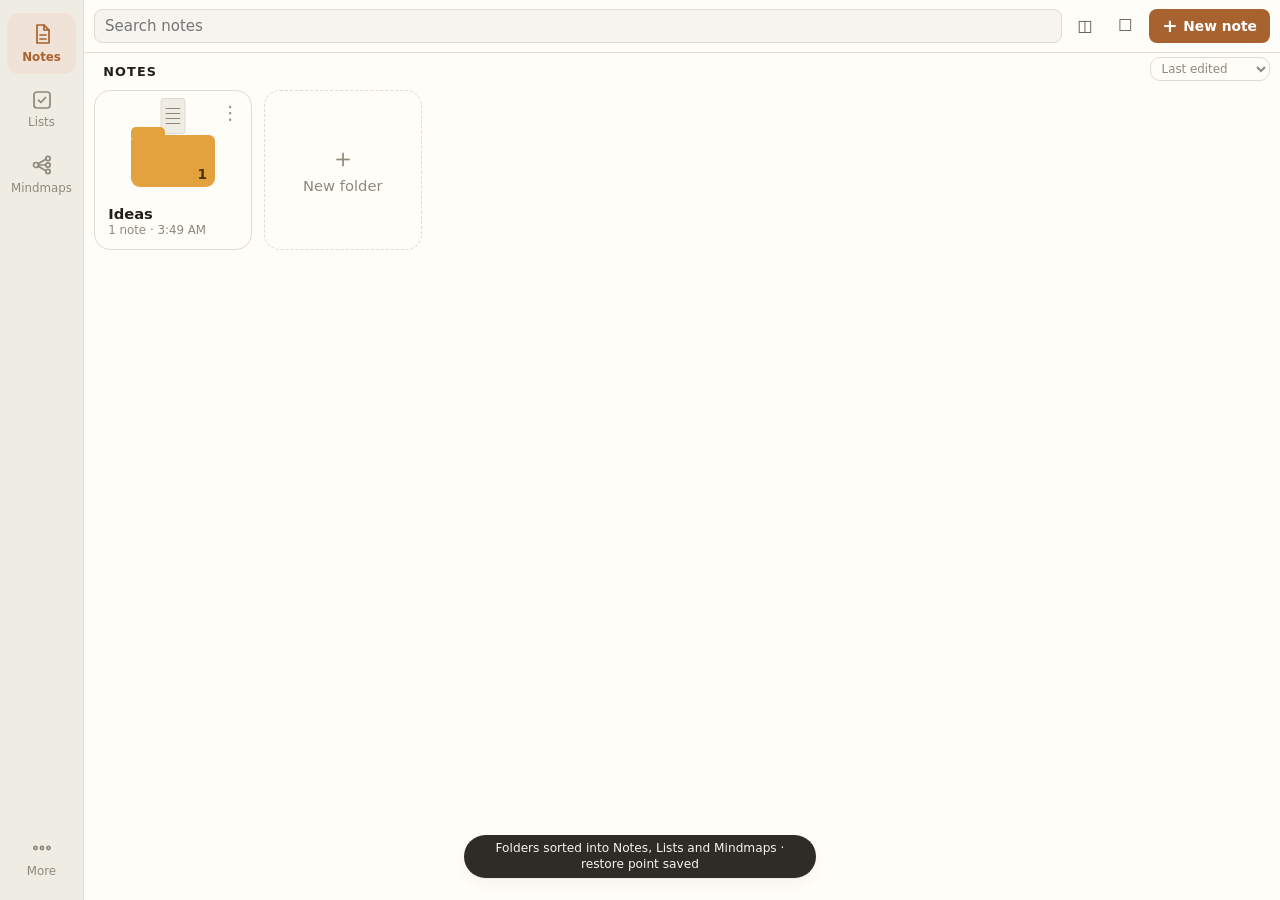
==== commit da72c5f1: "Add files via upload" ====
--- a/index.html
+++ b/index.html
@@ -124,6 +124,14 @@
       <button class="icon-btn" data-act="toggle-full" id="fullBtn"
               title="Full screen (Esc to leave)">&#11036;</button>
       <button class="icon-btn" data-act="note-menu" title="More">&#8942;</button>
+      <div class="menu node-menu" id="nodeMenu" hidden>
+        <button data-act="map-rename"><b>Edit text</b></button>
+        <button data-act="map-child"><b>Add child</b></button>
+        <button data-act="map-copy"><b>Copy</b></button>
+        <button data-act="map-paste"><b>Paste</b></button>
+        <button data-act="map-duplicate"><b>Duplicate</b></button>
+        <button data-act="map-del" class="danger"><b>Delete</b></button>
+      </div>
       <div class="menu menu-right" id="noteMenu" hidden>
         <button data-act="pin"><b>Pin / unpin</b></button>
         <button data-act="move"><b>Move to folder…</b></button>
@@ -273,6 +281,13 @@
           <div class="map-canvas-wrap">
             <canvas id="mapCanvas"></canvas>
             <textarea id="mapInlineEdit" class="map-inline" spellcheck="false" hidden></textarea>
+            <!-- the everyday buttons, where a thumb can reach them -->
+            <div class="map-zoom" id="mapZoom" aria-hidden="true">100%</div>
+            <div class="map-quick" id="mapQuick">
+              <button class="quick-btn" data-act="map-child">&#43; Child</button>
+              <button class="quick-btn" data-act="map-add">&#43; Node</button>
+              <button class="quick-btn" data-act="map-rename">&#9998; Edit</button>
+            </div>
           </div>
         </div>
       </div>
--- a/app.css
+++ b/app.css
@@ -2625,3 +2625,76 @@
 .more-row.drop-target { outline: 2px dashed var(--accent); outline-offset: -2px; background: var(--accent-soft); }
 /* while a drag is running, nothing else reacts to the finger */
 body.dragging-note .card, body.dragging-note .ftile { touch-action: none; }
+
+/* nothing gets picked or magnified while a drag is running */
+body.dragging-note {
+  -webkit-user-select: none;
+  user-select: none;
+  -webkit-touch-callout: none;
+  overflow: hidden;
+}
+body.dragging-note .note-scroll { touch-action: none; }
+.ftile, .folder-row, .ol-row { -webkit-touch-callout: none; }
+
+.ol-bin { flex: 0 0 auto; padding: 0 .3rem; color: var(--ink-3); font-size: .9rem; }
+.ol-bin:hover { color: var(--danger); }
+@media (max-width: 900px) { .ol-bin { padding: 0 .55rem; font-size: 1rem; } }
+
+/* a press on a card or a folder is a grip, not a text selection */
+.card, .ftile, .folder-row, .ol-row, .ol-note {
+  -webkit-user-select: none;
+  user-select: none;
+  -webkit-touch-callout: none;
+}
+
+/* the menu for a single mindmap node */
+.node-menu {
+  position: fixed;
+  right: auto;               /* .menu pins itself to the right; this one follows the finger */
+  z-index: 90;
+  min-width: 11rem;
+}
+
+/* ---- the quick buttons under a mindmap ---- */
+.map-quick {
+  position: absolute;
+  left: 50%;
+  bottom: 14px;
+  transform: translateX(-50%);
+  display: flex;
+  gap: .4rem;
+  z-index: 5;
+  max-width: calc(100% - 1rem);
+}
+.quick-btn {
+  background: var(--pane);
+  border: 1px solid var(--line);
+  border-radius: 999px;
+  padding: .5rem .95rem;
+  font-size: .88rem;
+  color: var(--ink);
+  box-shadow: var(--shadow);
+  white-space: nowrap;
+}
+.quick-btn:hover { border-color: var(--accent); color: var(--accent); }
+.quick-btn:active { transform: translateY(1px); }
+.quick-btn.dimmed { opacity: .45; }
+@media (max-width: 900px) {
+  .map-quick { bottom: 12px; gap: .35rem; }
+  .quick-btn { padding: .6rem 1rem; font-size: .92rem; }
+}
+
+/* how far in you are zoomed, in the corner, as Nice Mind shows it */
+.map-zoom {
+  position: absolute;
+  left: 10px;
+  bottom: 12px;
+  z-index: 5;
+  padding: .2rem .5rem;
+  border-radius: 999px;
+  background: var(--pane);
+  border: 1px solid var(--line);
+  font-size: .72rem;
+  color: var(--ink-3);
+  pointer-events: none;
+}
